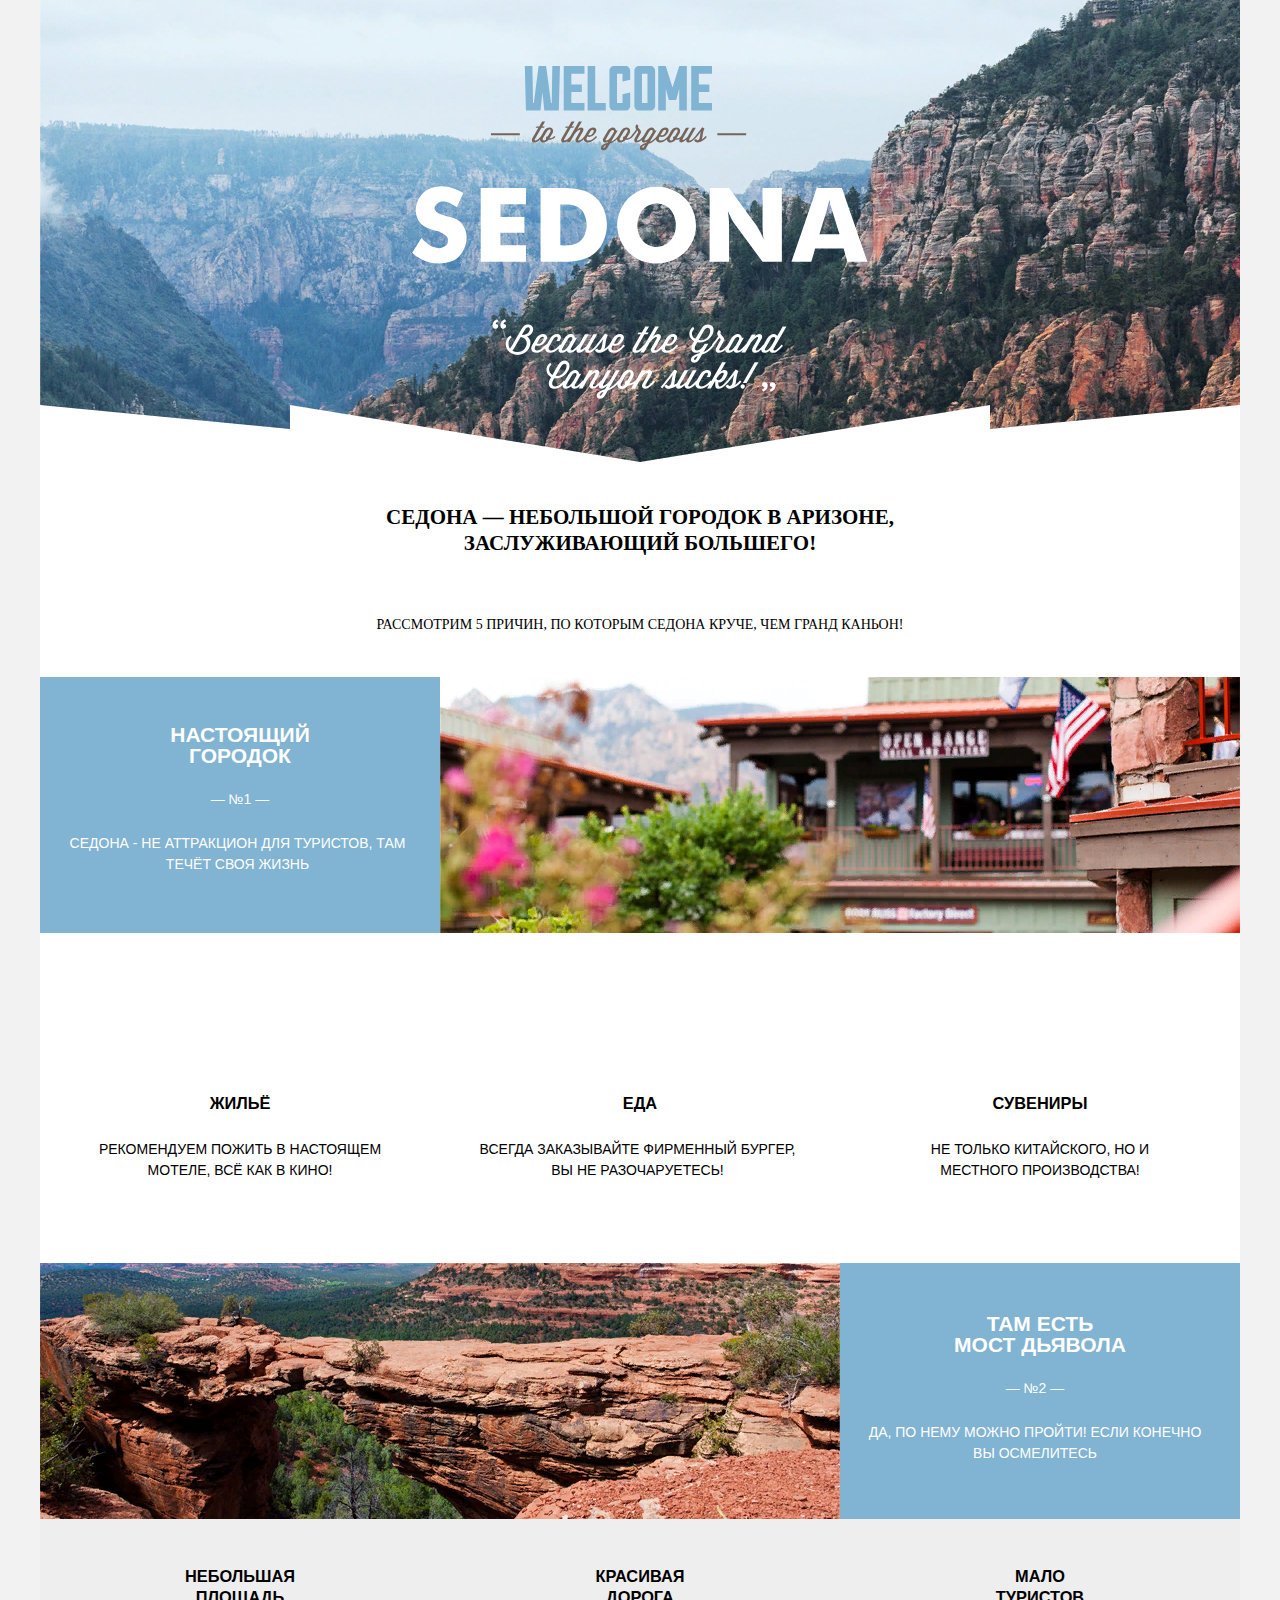
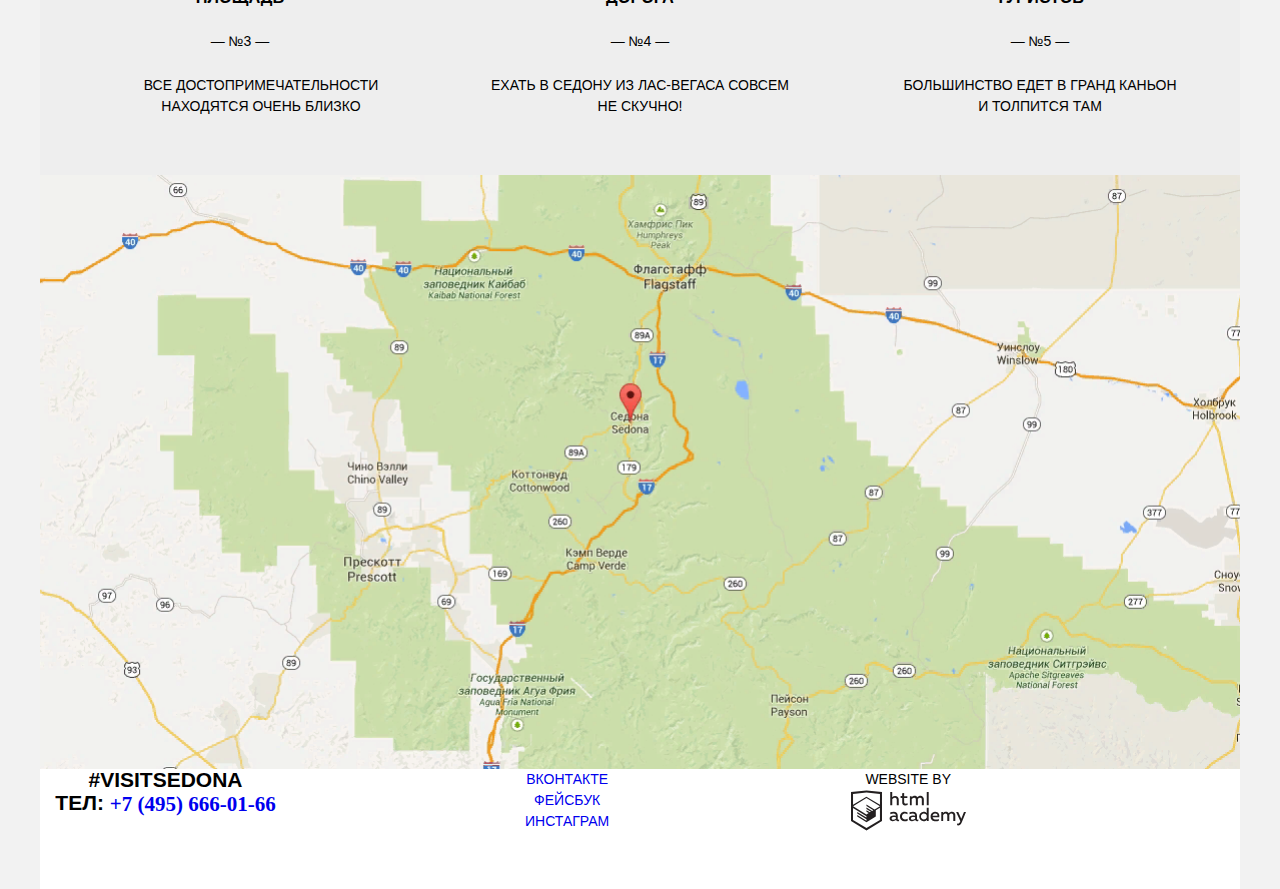
==== index.html @ 48ce2891 "from margin to padding" ====
<!DOCTYPE html>
<html class="page" lang="ru">

<head>
    <meta charset="UTF-8">
    <title>Sedona</title>
    <link rel="icon" href="./image/favicon/32.ico">
    <link rel="icon" href="./image/favicon/32.svg" type="image/svg+xml">
    <link rel="apple-touch-icon" href="./image/favicon/152.png">
    <link rel="stylesheet" href="./css/Normalize.css">
    <link rel="stylesheet" href="./css/style.css">

</head>

<body class="container">
    <!-- <header class="main-header">
        <a class="main-header-logo">
            <img src="image/logo.svg" width="138" height="70" alt="Логотип города «Sedona»">
        </a>
        <nav class="main-header-nav">
            <ul>
                <li class="header-nav-left"><a>Информация </a></li>
                <li class="header-nav-left"><a href="blank.html">Фото и видео </a></li>
                <li class="header-nav-right"><a href="blank.html">Карта штата </a></li>
                <li class="header-nav-right"><a href="catalog.html">Гостиницы </a></li>
            </ul>
        </nav>
    </header> -->


    <main>

        <section class="back-picture">
            <h1> Sedona - город в Аризоне</h1>
            <div class="big-photo">
                <div class="welcome">
                    <img src="image/welcome.svg" width="456" height="333" alt="">
                </div>
                <img src="image/Shape.png" class="decoration" width="1200" height="57" alt="">
            </div>
        </section>

        <section class="texty-text">
                <h2 class="visually-hidden">Слоган</h2>
                <p class="bold"> Седона — небольшой городок в Аризоне, <br> заслуживающий большего!</p>
                <p class="Sedonabetter">Рассмотрим 5 причин, по которым Седона круче, чем гранд каньон!</p>
        </section>

       <section class="photo-reason">
            <div class="true-city">
                <h2>Настоящий <br> городок</h2>
                <p class="number"> — №1 — </p>
                <p class="common-text">Седона - не аттракцион для туристов, там течёт своя жизнь</p>
            </div>
            <div class="true-city-photo">
                <img src="image/city.png" width="800" height="256" alt=" город Седона">
            </div>
        </section>

    <section class="service">
            <h2 class="visually-hidden">Услуги</h2>
            <ul class="service-list">
                <li class="service-item1">
                    <h3>Жильё</h3>
                    <p class="common-text">Рекомендуем пожить в настоящем мотеле, всё как в кино!</p>
                </li>

                <li class="service-item2">
                    <h3>Еда</h3>
                    <p class="common-text">Всегда заказывайте фирменный бургер, вы не разочаруетесь!</p>
                </li>

                <li class="service-item3">
                    <h3>Сувениры</h3>
                    <p class="common-text">Не только китайского, но и местного производства!</p>
                </li>
            </ul>
        </section>

            <section class="photo-reason2">
            <div class="bridge">
                <h2>Там есть <br> Мост дьявола</h2>
                <p class="number"> — №2 — </p>
                <p> Да, по нему можно пройти! Если конечно вы осмелитесь</p>
            </div>

            <div class="bridge-photo">
                <img src="image/devilBridge.png" width="800" height="256" alt="Мост дьявола">
            </div>
        </section>

          <section class="other-reasons">
            <h2 class="visually-hidden">Остальные причины</h2>
            <ul class="reasons">
                <li class="reasons-item1">
                    <h3>небольшая <br> площадь</h3>
                    <p class="number"> — №3 — </p>
                    <p class="common-text">все достопримечательности находятся очень близко</p>
                </li>

                <li class="reasons-item2">
                    <h3>красивая <br> дорога</h3>
                    <p class="number"> — №4 — </p>
                    <p class="common-text">ехать в седону из лас-вегаса совсем не скучно!</p>
                </li>

                <li class="reasons-item3">
                    <h3>мало <br> туристов</h3>
                    <p class="number"> — №5 — </p>
                    <p class="common-text">большинство едет в гранд каньон <br> и толпится там</p>
                </li>
            </ul>
        </section>

       <!--   <section>
                <h2>Заинтересовались?</h2>
                <p>Укажите предполагаемые даты поездки, и мы покажем вам лучшие предложения гостиниц в седоне</p>
                <h1>ПОИСК ГОСТИНИЦЫ в седоне</h1>
                <form action="https://echo.htmlacademy.ru" method="post">
                      <label for="check-in">Дата заезда:</label>
                       <input id="check-in" type="text" name="date" placeholder="24 апреля 2017"> 
                      <label for="check-out">Дата выезда:</label>
                       <input id="check-out" type="text" name="date" placeholder="4 июля 2017"> 
                      <label for="adults">Взрослые:</label>
                       <input id="adults" type="text" placeholder="2"> 
                      <label for="kids">Дети:</label>
                       <input id="kids" type="text" placeholder="0"> 
                       <input type="button" value="Найти">
                </form>
            </section>  -->

       <section class="map">
            <h2 class="visually-hidden">Карта</h2>
            <img src="image/map.png" width="1200" height="594" alt="Карта">
        </section>
    </main>
     <footer class="main-footer">
        <section class="contact">
            <h2>#VISITSEDONA <br>
                Тел: <a class="footer-phone bold" href="tel:+74956660166">+7 (495) 666-01-66</a>
            </h2>
        </section>
        <section class="social">
            <h2 class="visually-hidden">Социальные сети</h2>
            <ul>
                <li class="social-button"><a href="#">Вконтакте</a></li>
                <li class="social-button"><a href="#">Фейсбук</a></li>
                <li class="social-button"><a href="#">Инстаграм</a></li>
            </ul>
        </section>
        <section class="copyright">
            <h2 class="visually-hidden">created by</h2>
            <p>Website by
                <a href="https://htmlacademy.ru/intensive/htmlcss">
                    <img src="image/logo-htmlacademy.svg" width="115" height="41" alt="Логотип «HTML Academy»">
                </a>
            </p>
        </section>
    </footer> 
</body>

</html>
---- css/style.css ----
/* @font-face {
    font-family: "PT Sans";
    src: url("Fonts/PT_Sans/PTSans-Regular.woff2") format("woff2"),
         url("Fonts/PT_Sans/PTSans-Regular.woff") format("woff");
    font-weight: 400;
    font-style: normal;
  }

  @font-face {
    font-family: "PT Sans";
    src: url("Fonts/PT_Sans/PTSans-Bold.woff2") format("woff2"),
         url("Fonts/PT_Sans/PTSans-Bold.woff") format("woff");
    font-weight: 700;
    font-style: normal;
  }


  /* variables at rest*/
  :root {
    --basic-black:#000000;
    --dark-gray:#333333;
    --white: #FFFFFF;
    --light-blue: #81B3D2;
    --brown: #766357;
    --beige: #F2F2F2;
    --logo: #231F20;
    --other-reasons: #EEEEEE;

  

/* variables hover*/

--hover-brown: #604E43;
--hover-blue: #669EC0;

/* variables by click */

--click-brown: #503E33;
--click-blue: #5496BD;
--click-logo:#BDBBBC;

}
  
  body {
    min-width: 960px;
    margin: 0;
    padding: 0;
    font-family: "PT Sans", Arial, sans-serif;
    font-size: 14px;
    line-height: 21px;
    font-weight: 400;
    color: var(--basic-black);
    text-transform: uppercase;
    background-color: var(--beige);
    min-height: 100%;
    display: grid;
    grid-template-rows: min-content 1fr min-content;
    align-content: start;
     
}

ul,li,p,span, h2, h3 {
  margin: 0;
  padding: 0;
}



a {
  text-decoration: none;
}

h1 {
  display:none;
  /* visibility: hidden; */
}

li {
  list-style: none;
}

.visually-hidden {
  position: absolute;
  width: 1px;
  height: 1px;
  margin: -1px;
  border: 0;
  padding: 0;
  white-space: nowrap;
  clip-path: inset(100%);
  clip: rect(0 0 0 0);
  overflow: hidden;
}

.container {
  width: 1200px;
  margin: 0 auto;  
}

/*++++++++++++++++++++++++ Header +++++++++++++++++++++++++++++++++++++++*/




/* +++++++++++++++++++++++ main+++++++++++++++++++++++++++++++++++++++ */
.back-picture {
  display: grid;
}

.big-photo {
  background: url(../image/backgroundPhoto.jpg) no-repeat;
}

.welcome {
  text-align: center;
  margin-top: 66px;
}

.decoration {
  vertical-align: bottom;
}

.texty-text {
  display: grid;
  background: var(--white); 
  height: 215px;
  text-align: center;
}

.bold {
  font-weight: 700;
  line-height: 26px;
  font-size: 21px;
  padding-top: 41.5px;
  font-family: "PT Sans";
}

.Sedonabetter {
  margin-top: 16.5px;
  font-family: "PT Sans";
}

.photo-reason {
  display: grid;
  grid-template-columns: 1fr 2fr;
  grid-template-rows: 1fr;
  /* height: 256px; */
}

.true-city {
  grid-column: 1/2;
  grid-row: 1/2;
  background-color: var(--light-blue);
  color:var(--white);
  text-align: center;
  height: 256px;
  
}

.true-city-photo {
  grid-column: 2/-1;
  grid-row: 1/2;
  width:800px;
  height: 256px;
}

.number {
 margin-top: 25px;
}

.true-city .common-text {
  padding: 0 30px 54px 25px;
}

.photo-reason h2 {
  padding-top: 47px;
  text-align: center;
}

.photo-reason p {
  margin-top: 23px;
}

.service {
  display: grid;
  /* text-align: center; */
 
}
.service-list {
  display: grid;
  display: grid;
  background-color: var(--white);
  grid-template-columns: 400px 400px 400px;
  grid-template-rows: 1fr;
  /* text-align: center; */
  
}

.service-list h3 {
  padding-top: 160px;
  text-align: center;
}

.service-item1 {
  grid-column: 1/1;
  
}

.service-item2 {
  grid-column: 2/3;
  
}

.service-item3 {
  grid-column: 3/4;
  
}

.service-list p {
  margin-top: 25px;
}

.service-item1 .common-text {
  min-width: 254px;
  padding-bottom: 82px;
  min-height: 42px;
  padding-left: 50px;
  text-align: center;
  padding-right: 50px;
 
}

.service-item2 .common-text {
 min-width: 297px;
  padding-bottom: 82px;
  min-height: 42px;
  padding-left: 35px;
  text-align: center;
  padding-right: 40px;
}

.service-item3 .common-text {
  min-width:269px;
  padding-bottom: 82px;
  min-height: 42px;
  padding-left: 50px;
  text-align: center;
  padding-right: 50px;
}


.photo-reason2 {
  display: grid;
  grid-template-columns: 3(1fr);
  grid-template-rows: 1fr;
  height: 256px;
}

.bridge {
  grid-column: 3/4;
  background-color: var(--light-blue);
  color:var(--white);
  text-align: center;
}

.bridge-photo {
  grid-column: 1/3;
  grid-row: 1/2;
  height: 256px;
}

.bridge h2 {
  padding-top: 50px;
  text-align: center;
}

.bridge p {
  margin-top: 23px;
  padding-right: 35px;
  padding-left: 25px;
}

.other-reasons {
  display: grid;
  height: 256px;
}

.reasons {
  display: grid;
  text-align: center;
  background-color: var(--other-reasons);
  grid-template-columns: 400px 400px 400px ;
  grid-template-rows: 1fr;
}

.reasons-item1 {
  grid-column: 1/2;
  width: 400px;
  padding-top: 47px;
}
.reasons-item2 {
  grid-column: 2/3;
  width: 400px;
  padding-top: 47px;
}
.reasons-item3 {
  grid-column: 3/4;
  width: 400px;
  padding-top: 47px;
}

.reasons p {
  margin-top: 23px;
}
.common-text {
  min-width: 250px;
  max-height: 44px;
}

 .reasons-item1 .common-text {
  padding-left: 96px;
  padding-right: 97px;
  padding-bottom: 54px; 
 
}
.reasons-item2 .common-text {
  padding-left: 40px;
  padding-right: 40px;
  padding-bottom: 54px; 
} 

.reasons-item3 .common-text {
  padding-left: 45px;
  padding-right: 45px;
  padding-bottom: 54px; 
}

.map {
  display: grid;
}


.main-footer {
  display: grid;
  background-color: var(--white);
  text-align: center;
  height: 120px;

}
.contact {
  grid-column: 1/2;
  max-width: 251px;
}

.social {
  grid-column: 2/3;
  max-width: 150px;
}

.copyright {
  grid-column: 3/4;
  max-width: 200px; 
}

.main-footer a {
  /* text-decoration: none;
  list-style: none; */
}





 /* ++++++++++++++++++++++++++++++++++++CATALOG +++++++++++++++++++++++++++++++=++*/



    /* .catalog .container {
      background-color: var(--white);
    } */

    /* .main-catalog h2 {
      display: none;
    }

    .choosing {
      background-image: url(./image/backgroundBLUR.png);
      display: grid;
    }
    /* .1 {
      display:inline;
    } */
    /* .infrostructure {
      display:inline; */ */
      
   
    
    }
    
    .type-house {
      display:inline;
  
    }

    .price  {
      display:inline;
    
    }
    .list-result {
      display: grid;
    }
/* }
    .result{
      display: grid;
      grid-template-columns: 73px 135px 792px 127px 73px;

    }

    span, .result p {
      padding: 0;
    } */ */
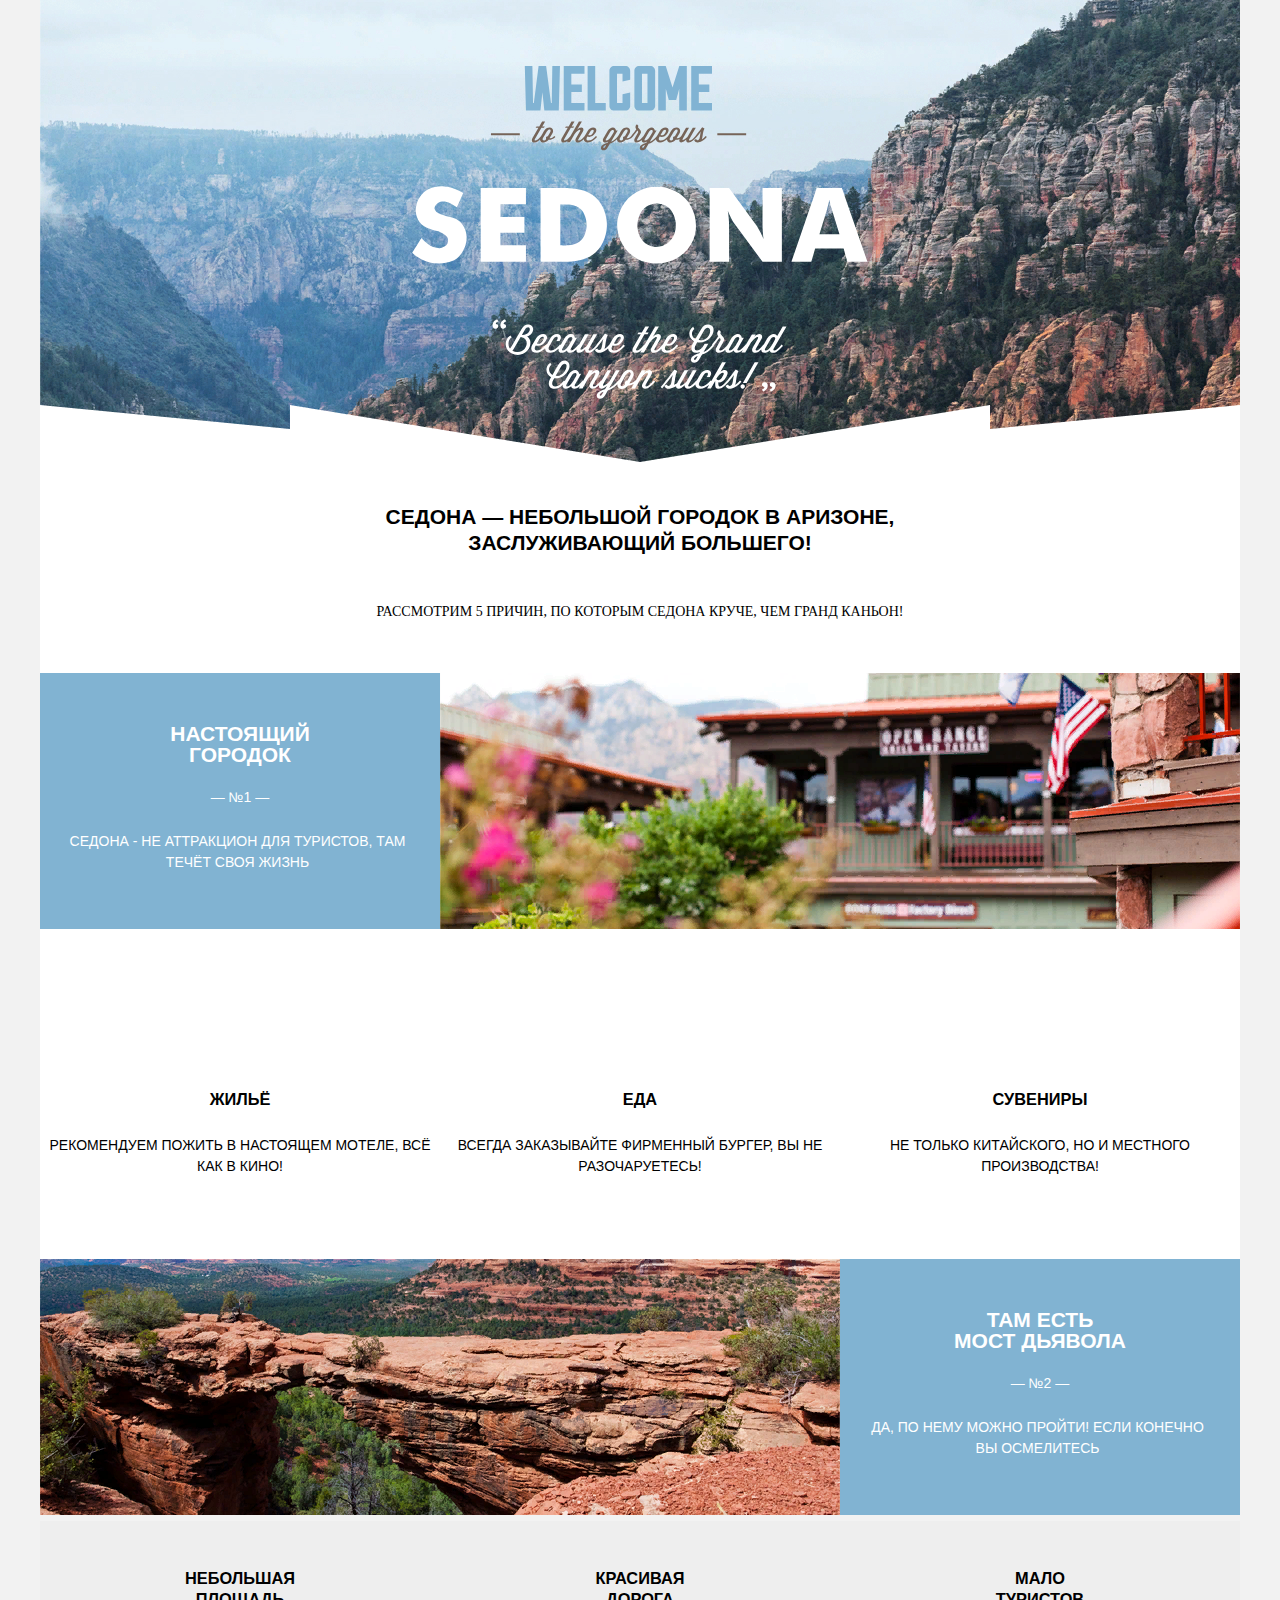
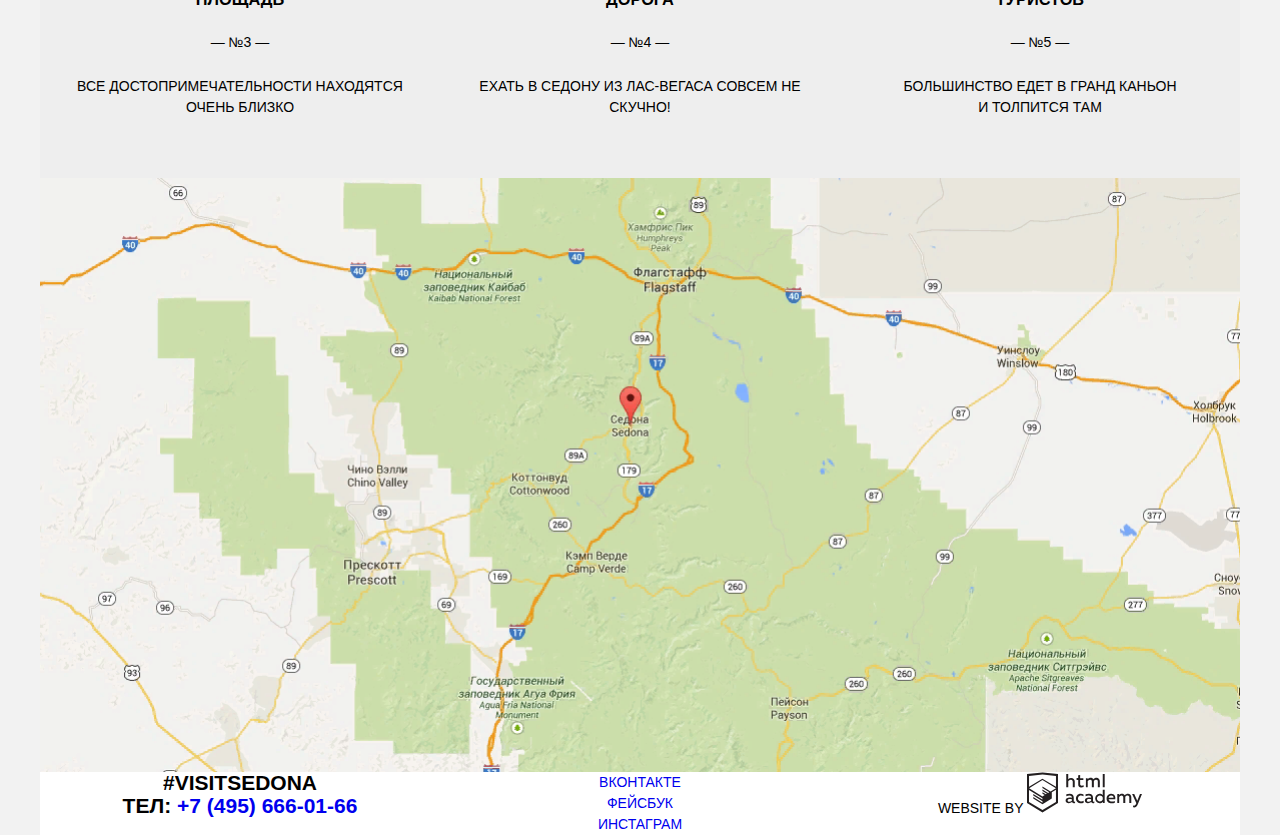
==== commit 23480195: "attempt 3" ====
--- a/index.html
+++ b/index.html
@@ -41,14 +41,14 @@
         </section>
 
         <section class="texty-text">
-                <h2 class="visually-hidden">Слоган</h2>
-                <p class="bold"> Седона — небольшой городок в Аризоне, <br> заслуживающий большего!</p>
-                <p class="Sedonabetter">Рассмотрим 5 причин, по которым Седона круче, чем гранд каньон!</p>
+            <h2 class="visually-hidden">Слоган</h2>
+            <p class="bold"> Седона — небольшой городок в Аризоне, <br> заслуживающий большего!</p>
+            <p class="Sedonabetter">Рассмотрим 5 причин, по которым Седона круче, чем гранд каньон!</p>
         </section>
 
-       <section class="photo-reason">
+        <section class="photo-reason">
             <div class="true-city">
-                <h2>Настоящий <br> городок</h2>
+                <h2 class="heading">Настоящий <br> городок</h2>
                 <p class="number"> — №1 — </p>
                 <p class="common-text">Седона - не аттракцион для туристов, там течёт своя жизнь</p>
             </div>
@@ -57,31 +57,31 @@
             </div>
         </section>
 
-    <section class="service">
+        <section class="service">
             <h2 class="visually-hidden">Услуги</h2>
             <ul class="service-list">
-                <li class="service-item1">
+                <li class="item">
                     <h3>Жильё</h3>
-                    <p class="common-text">Рекомендуем пожить в настоящем мотеле, всё как в кино!</p>
+                    <p class="service-item_text">Рекомендуем пожить в настоящем мотеле, всё как в кино!</p>
                 </li>
 
-                <li class="service-item2">
+                <li class="item">
                     <h3>Еда</h3>
-                    <p class="common-text">Всегда заказывайте фирменный бургер, вы не разочаруетесь!</p>
+                    <p class="service-item_text">Всегда заказывайте фирменный бургер, вы не разочаруетесь!</p>
                 </li>
 
-                <li class="service-item3">
+                <li class="item">
                     <h3>Сувениры</h3>
-                    <p class="common-text">Не только китайского, но и местного производства!</p>
+                    <p class="service-item_text">Не только китайского, но и местного производства!</p>
                 </li>
             </ul>
         </section>
 
-            <section class="photo-reason2">
+        <section class="photo-reason2">
             <div class="bridge">
-                <h2>Там есть <br> Мост дьявола</h2>
+                <h2 class="heading">Там есть <br> Мост дьявола</h2>
                 <p class="number"> — №2 — </p>
-                <p> Да, по нему можно пройти! Если конечно вы осмелитесь</p>
+                <p class="common-text"> Да, по нему можно пройти! Если конечно вы осмелитесь</p>
             </div>
 
             <div class="bridge-photo">
@@ -89,30 +89,30 @@
             </div>
         </section>
 
-          <section class="other-reasons">
+        <section class="other-reasons">
             <h2 class="visually-hidden">Остальные причины</h2>
             <ul class="reasons">
-                <li class="reasons-item1">
+                <li class="item">
                     <h3>небольшая <br> площадь</h3>
                     <p class="number"> — №3 — </p>
-                    <p class="common-text">все достопримечательности находятся очень близко</p>
+                    <p class="reasons-item_text">все достопримечательности находятся очень близко</p>
                 </li>
 
-                <li class="reasons-item2">
+                <li class="item">
                     <h3>красивая <br> дорога</h3>
                     <p class="number"> — №4 — </p>
-                    <p class="common-text">ехать в седону из лас-вегаса совсем не скучно!</p>
+                    <p class="reasons-item_text">ехать в седону из лас-вегаса совсем не скучно!</p>
                 </li>
 
-                <li class="reasons-item3">
+                <li class="item">
                     <h3>мало <br> туристов</h3>
                     <p class="number"> — №5 — </p>
-                    <p class="common-text">большинство едет в гранд каньон <br> и толпится там</p>
+                    <p class="reasons-item_text">большинство едет в гранд каньон <br> и толпится там</p>
                 </li>
             </ul>
         </section>
 
-       <!--   <section>
+        <!--   <section>
                 <h2>Заинтересовались?</h2>
                 <p>Укажите предполагаемые даты поездки, и мы покажем вам лучшие предложения гостиниц в седоне</p>
                 <h1>ПОИСК ГОСТИНИЦЫ в седоне</h1>
@@ -129,12 +129,12 @@
                 </form>
             </section>  -->
 
-       <section class="map">
+        <section class="map">
             <h2 class="visually-hidden">Карта</h2>
             <img src="image/map.png" width="1200" height="594" alt="Карта">
         </section>
     </main>
-     <footer class="main-footer">
+    <footer class="main-footer">
         <section class="contact">
             <h2>#VISITSEDONA <br>
                 Тел: <a class="footer-phone bold" href="tel:+74956660166">+7 (495) 666-01-66</a>
@@ -156,7 +156,7 @@
                 </a>
             </p>
         </section>
-    </footer> 
+    </footer>
 </body>
 
-</html> +</html>--- a/css/style.css
+++ b/css/style.css
@@ -1,371 +1,262 @@
-/* @font-face {
-    font-family: "PT Sans";
-    src: url("Fonts/PT_Sans/PTSans-Regular.woff2") format("woff2"),
-         url("Fonts/PT_Sans/PTSans-Regular.woff") format("woff");
-    font-weight: 400;
-    font-style: normal;
-  }
-
-  @font-face {
-    font-family: "PT Sans";
-    src: url("Fonts/PT_Sans/PTSans-Bold.woff2") format("woff2"),
-         url("Fonts/PT_Sans/PTSans-Bold.woff") format("woff");
-    font-weight: 700;
-    font-style: normal;
-  }
-
-
-  /* variables at rest*/
-  :root {
-    --basic-black:#000000;
-    --dark-gray:#333333;
-    --white: #FFFFFF;
-    --light-blue: #81B3D2;
-    --brown: #766357;
-    --beige: #F2F2F2;
-    --logo: #231F20;
-    --other-reasons: #EEEEEE;
-
-  
-
-/* variables hover*/
-
---hover-brown: #604E43;
---hover-blue: #669EC0;
-
-/* variables by click */
-
---click-brown: #503E33;
---click-blue: #5496BD;
---click-logo:#BDBBBC;
-
-}
-  
-  body {
-    min-width: 960px;
-    margin: 0;
-    padding: 0;
-    font-family: "PT Sans", Arial, sans-serif;
-    font-size: 14px;
-    line-height: 21px;
-    font-weight: 400;
-    color: var(--basic-black);
-    text-transform: uppercase;
-    background-color: var(--beige);
-    min-height: 100%;
-    display: grid;
-    grid-template-rows: min-content 1fr min-content;
-    align-content: start;
-     
-}
-
-ul,li,p,span, h2, h3 {
-  margin: 0;
-  padding: 0;
-}
-
-
-
-a {
-  text-decoration: none;
-}
-
-h1 {
-  display:none;
-  /* visibility: hidden; */
-}
-
-li {
-  list-style: none;
-}
-
-.visually-hidden {
-  position: absolute;
-  width: 1px;
-  height: 1px;
-  margin: -1px;
-  border: 0;
-  padding: 0;
-  white-space: nowrap;
-  clip-path: inset(100%);
-  clip: rect(0 0 0 0);
-  overflow: hidden;
-}
-
-.container {
-  width: 1200px;
-  margin: 0 auto;  
-}
-
-/*++++++++++++++++++++++++ Header +++++++++++++++++++++++++++++++++++++++*/
-
-
-
-
-/* +++++++++++++++++++++++ main+++++++++++++++++++++++++++++++++++++++ */
-.back-picture {
-  display: grid;
-}
-
-.big-photo {
-  background: url(../image/backgroundPhoto.jpg) no-repeat;
-}
-
-.welcome {
-  text-align: center;
-  margin-top: 66px;
-}
-
-.decoration {
-  vertical-align: bottom;
-}
-
-.texty-text {
-  display: grid;
-  background: var(--white); 
-  height: 215px;
-  text-align: center;
-}
-
-.bold {
-  font-weight: 700;
-  line-height: 26px;
-  font-size: 21px;
-  padding-top: 41.5px;
-  font-family: "PT Sans";
-}
-
-.Sedonabetter {
-  margin-top: 16.5px;
-  font-family: "PT Sans";
-}
-
-.photo-reason {
-  display: grid;
-  grid-template-columns: 1fr 2fr;
-  grid-template-rows: 1fr;
-  /* height: 256px; */
-}
-
-.true-city {
-  grid-column: 1/2;
-  grid-row: 1/2;
-  background-color: var(--light-blue);
-  color:var(--white);
-  text-align: center;
-  height: 256px;
-  
-}
-
-.true-city-photo {
-  grid-column: 2/-1;
-  grid-row: 1/2;
-  width:800px;
-  height: 256px;
-}
-
-.number {
- margin-top: 25px;
-}
-
-.true-city .common-text {
-  padding: 0 30px 54px 25px;
-}
-
-.photo-reason h2 {
-  padding-top: 47px;
-  text-align: center;
-}
-
-.photo-reason p {
-  margin-top: 23px;
-}
-
-.service {
-  display: grid;
-  /* text-align: center; */
- 
-}
-.service-list {
-  display: grid;
-  display: grid;
-  background-color: var(--white);
-  grid-template-columns: 400px 400px 400px;
-  grid-template-rows: 1fr;
-  /* text-align: center; */
-  
-}
-
-.service-list h3 {
-  padding-top: 160px;
-  text-align: center;
-}
-
-.service-item1 {
-  grid-column: 1/1;
-  
-}
-
-.service-item2 {
-  grid-column: 2/3;
-  
-}
-
-.service-item3 {
-  grid-column: 3/4;
-  
-}
-
-.service-list p {
-  margin-top: 25px;
-}
-
-.service-item1 .common-text {
-  min-width: 254px;
-  padding-bottom: 82px;
-  min-height: 42px;
-  padding-left: 50px;
-  text-align: center;
-  padding-right: 50px;
- 
-}
-
-.service-item2 .common-text {
- min-width: 297px;
-  padding-bottom: 82px;
-  min-height: 42px;
-  padding-left: 35px;
-  text-align: center;
-  padding-right: 40px;
-}
-
-.service-item3 .common-text {
-  min-width:269px;
-  padding-bottom: 82px;
-  min-height: 42px;
-  padding-left: 50px;
-  text-align: center;
-  padding-right: 50px;
-}
-
-
-.photo-reason2 {
-  display: grid;
-  grid-template-columns: 3(1fr);
-  grid-template-rows: 1fr;
-  height: 256px;
-}
-
-.bridge {
-  grid-column: 3/4;
-  background-color: var(--light-blue);
-  color:var(--white);
-  text-align: center;
-}
-
-.bridge-photo {
-  grid-column: 1/3;
-  grid-row: 1/2;
-  height: 256px;
-}
-
-.bridge h2 {
-  padding-top: 50px;
-  text-align: center;
-}
-
-.bridge p {
-  margin-top: 23px;
-  padding-right: 35px;
-  padding-left: 25px;
-}
-
-.other-reasons {
-  display: grid;
-  height: 256px;
-}
-
-.reasons {
-  display: grid;
-  text-align: center;
-  background-color: var(--other-reasons);
-  grid-template-columns: 400px 400px 400px ;
-  grid-template-rows: 1fr;
-}
-
-.reasons-item1 {
-  grid-column: 1/2;
-  width: 400px;
-  padding-top: 47px;
-}
-.reasons-item2 {
-  grid-column: 2/3;
-  width: 400px;
-  padding-top: 47px;
-}
-.reasons-item3 {
-  grid-column: 3/4;
-  width: 400px;
-  padding-top: 47px;
-}
-
-.reasons p {
-  margin-top: 23px;
-}
-.common-text {
-  min-width: 250px;
-  max-height: 44px;
-}
-
- .reasons-item1 .common-text {
-  padding-left: 96px;
-  padding-right: 97px;
-  padding-bottom: 54px; 
- 
-}
-.reasons-item2 .common-text {
-  padding-left: 40px;
-  padding-right: 40px;
-  padding-bottom: 54px; 
-} 
-
-.reasons-item3 .common-text {
-  padding-left: 45px;
-  padding-right: 45px;
-  padding-bottom: 54px; 
-}
-
-.map {
-  display: grid;
-}
-
-
-.main-footer {
-  display: grid;
-  background-color: var(--white);
-  text-align: center;
-  height: 120px;
-
-}
-.contact {
-  grid-column: 1/2;
-  max-width: 251px;
-}
-
-.social {
-  grid-column: 2/3;
-  max-width: 150px;
-}
-
-.copyright {
-  grid-column: 3/4;
-  max-width: 200px; 
-}
-
-.main-footer a {
-  /* text-decoration: none;
-  list-style: none; */
-}
+ @font-face {
+   font-family: "PT Sans";
+   src: url("Fonts/PT_Sans/PTSans-Regular.woff2") format("woff2"),
+     url("Fonts/PT_Sans/PTSans-Regular.woff") format("woff");
+   font-weight: 400;
+   font-style: normal;
+ }
+
+ @font-face {
+   font-family: "PT Sans";
+   src: url("Fonts/PT_Sans/PTSans-Bold.woff2") format("woff2"),
+     url("Fonts/PT_Sans/PTSans-Bold.woff") format("woff");
+   font-weight: 700;
+   font-style: normal;
+ }
+
+
+ /* variables at rest*/
+ :root {
+   --basic-black: #000000;
+   --dark-gray: #333333;
+   --white: #FFFFFF;
+   --light-blue: #81B3D2;
+   --brown: #766357;
+   --beige: #F2F2F2;
+   --logo: #231F20;
+   --other-reasons: #EEEEEE;
+
+
+
+   /* variables hover*/
+
+   --hover-brown: #604E43;
+   --hover-blue: #669EC0;
+
+   /* variables by click */
+
+   --click-brown: #503E33;
+   --click-blue: #5496BD;
+   --click-logo: #BDBBBC;
+
+ }
+
+ body {
+   min-width: 960px;
+   margin: 0;
+   padding: 0;
+   font-family: "PT Sans", Arial, sans-serif;
+   font-size: 14px;
+   line-height: 21px;
+   font-weight: 400;
+   color: var(--basic-black);
+   text-transform: uppercase;
+   background-color: var(--beige);
+   min-height: 100%;
+   display: grid;
+   grid-template-rows: min-content 1fr min-content;
+   align-content: start;
+
+ }
+
+ ul,
+ li,
+ p,
+ span,
+ h2,
+ h3 {
+   margin: 0;
+   padding: 0;
+ }
+
+
+
+ a {
+   text-decoration: none;
+ }
+
+ h1 {
+   display: none;
+   /* visibility: hidden; */
+ }
+
+ li {
+   list-style: none;
+ }
+
+ .visually-hidden {
+   position: absolute;
+   width: 1px;
+   height: 1px;
+   margin: -1px;
+   border: 0;
+   padding: 0;
+   white-space: nowrap;
+   clip-path: inset(100%);
+   clip: rect(0 0 0 0);
+   overflow: hidden;
+ }
+
+ .container {
+   width: 1200px;
+   margin: 0 auto;
+ }
+
+ /*++++++++++++++++++++++++ Header +++++++++++++++++++++++++++++++++++++++*/
+
+
+
+
+ /* +++++++++++++++++++++++ main+++++++++++++++++++++++++++++++++++++++ */
+ .back-picture {
+   display: grid;
+ }
+
+ .big-photo {
+   background: url(../image/backgroundPhoto.jpg) no-repeat;
+ }
+
+ .welcome {
+   text-align: center;
+   margin-top: 66px;
+ }
+
+ .decoration {
+   vertical-align: bottom;
+ }
+
+ .texty-text {
+   display: grid;
+   background: var(--white);
+   text-align: center;
+   padding-bottom: 51px;
+ }
+
+ .bold {
+   font-weight: 700;
+   line-height: 26px;
+   font-size: 21px;
+   padding-top: 41.5px;
+ }
+
+ .Sedonabetter {
+   margin-top: 45px;
+   font-family: "PT Sans";
+ }
+
+ .photo-reason {
+   display: grid;
+   grid-template-columns: 1fr 2fr;
+   height: 256px;
+ }
+
+ .true-city {
+   grid-column: 1/2;
+   background-color: var(--light-blue);
+   color: var(--white);
+   text-align: center;
+ }
+
+ .true-city-photo {
+   grid-column: 2/-1;
+ }
+
+ .number {
+   margin-top: 22px;
+ }
+
+ .common-text {
+   padding: 0 30px 54px 25px;
+   margin-top: 23px;
+ }
+
+ .service {
+   display: grid;
+ }
+
+ .service-list {
+   display: grid;
+   background-color: var(--white);
+   grid-template-columns: repeat(3, 1fr);
+   padding-bottom: 82px;
+ }
+
+ .service-list h3 {
+   padding-top: 160px;
+   text-align: center;
+ }
+
+ .service-item_text {
+   text-align: center;
+   margin-top: 25px;
+ }
+
+ .photo-reason2 {
+   display: grid;
+   grid-template-columns: repeat(3, 1fr);
+ }
+
+ .bridge {
+   grid-column: 3/4;
+   background-color: var(--light-blue);
+   color: var(--white);
+   text-align: center;
+   height: 256px;
+ }
+
+ .bridge-photo {
+   grid-column: 1/3;
+   grid-row: 1/2;
+ }
+
+ .heading {
+   padding-top: 50px;
+   text-align: center;
+ }
+
+ .other-reasons {
+   display: grid;
+   background-color: var(--other-reasons);
+ }
+
+ .reasons {
+   display: grid;
+   text-align: center;
+   grid-template-columns: repeat(3, 1fr);
+   grid-template-rows: 1fr;
+   padding-top: 47px;
+   padding-bottom: 60px;
+ }
+
+ .reasons-item_text {
+   padding: 0 35px 0 35px;
+   margin-top: 23px;
+ }
+
+ .map {
+   display: grid;
+ }
+
+ .main-footer {
+   display: grid;
+   grid-template-columns: repeat(3, 1fr);
+   background-color: var(--white);
+   text-align: center;
+ }
+
+ .contact {
+   grid-column: 1/2;
+ }
+
+ .social {
+   grid-column: 2/3;
+ }
+
+ .copyright {
+   grid-column: 3/4;
+ }
+
+
 
 
 
@@ -375,11 +266,11 @@
 
 
 
-    /* .catalog .container {
+ /* .catalog .container {
       background-color: var(--white);
     } */
 
-    /* .main-catalog h2 {
+ /* .main-catalog h2 {
       display: none;
     }
 
@@ -390,26 +281,28 @@
     /* .1 {
       display:inline;
     } */
-    /* .infrostructure {
-      display:inline; */ */
+ /* .infrostructure {
+      display:inline; 
       
    
     
-    }
-    
-    .type-house {
-      display:inline;
-  
-    }
-
-    .price  {
-      display:inline;
-    
-    }
-    .list-result {
-      display: grid;
-    }
-/* }
+    }*/
+
+ .type-house {
+   display: inline;
+
+ }
+
+ .price {
+   display: inline;
+
+ }
+
+ .list-result {
+   display: grid;
+ }
+
+ /* 
     .result{
       display: grid;
       grid-template-columns: 73px 135px 792px 127px 73px;
@@ -418,4 +311,4 @@
 
     span, .result p {
       padding: 0;
-    } */ */
+    } */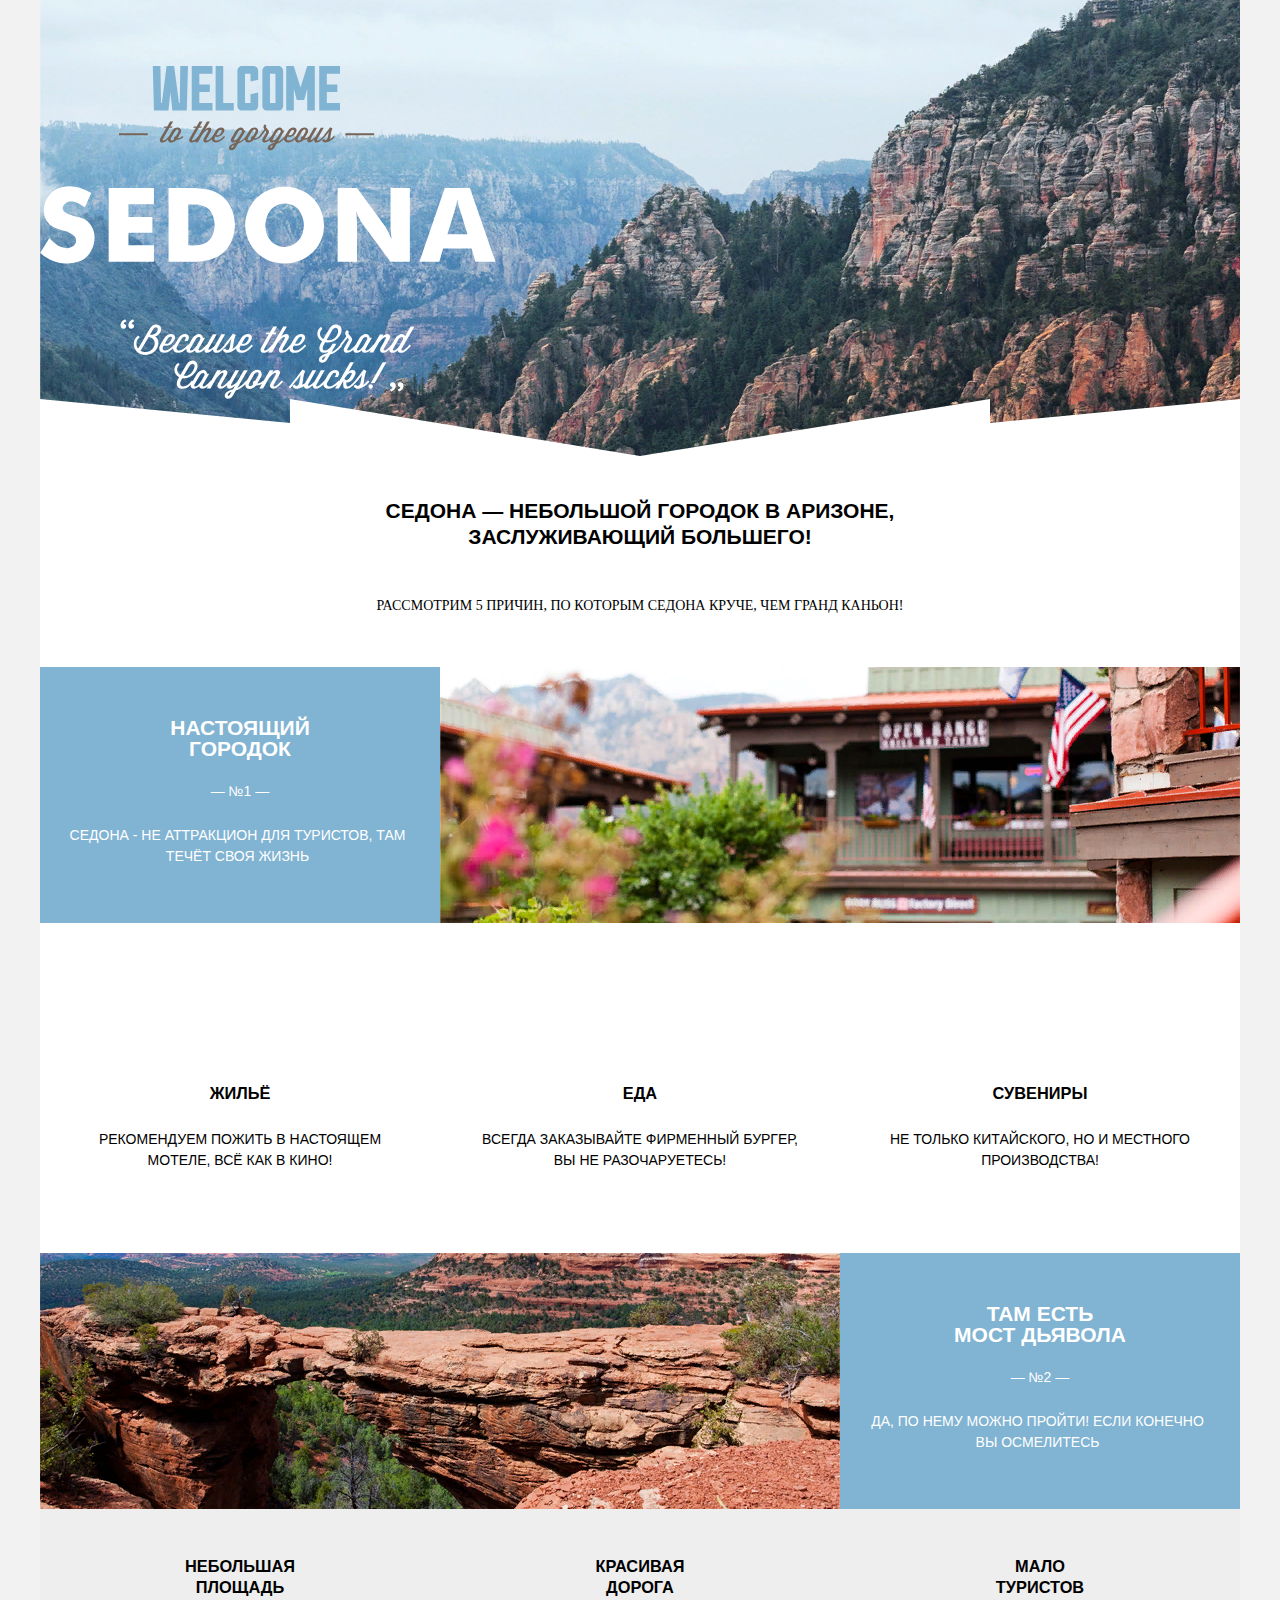
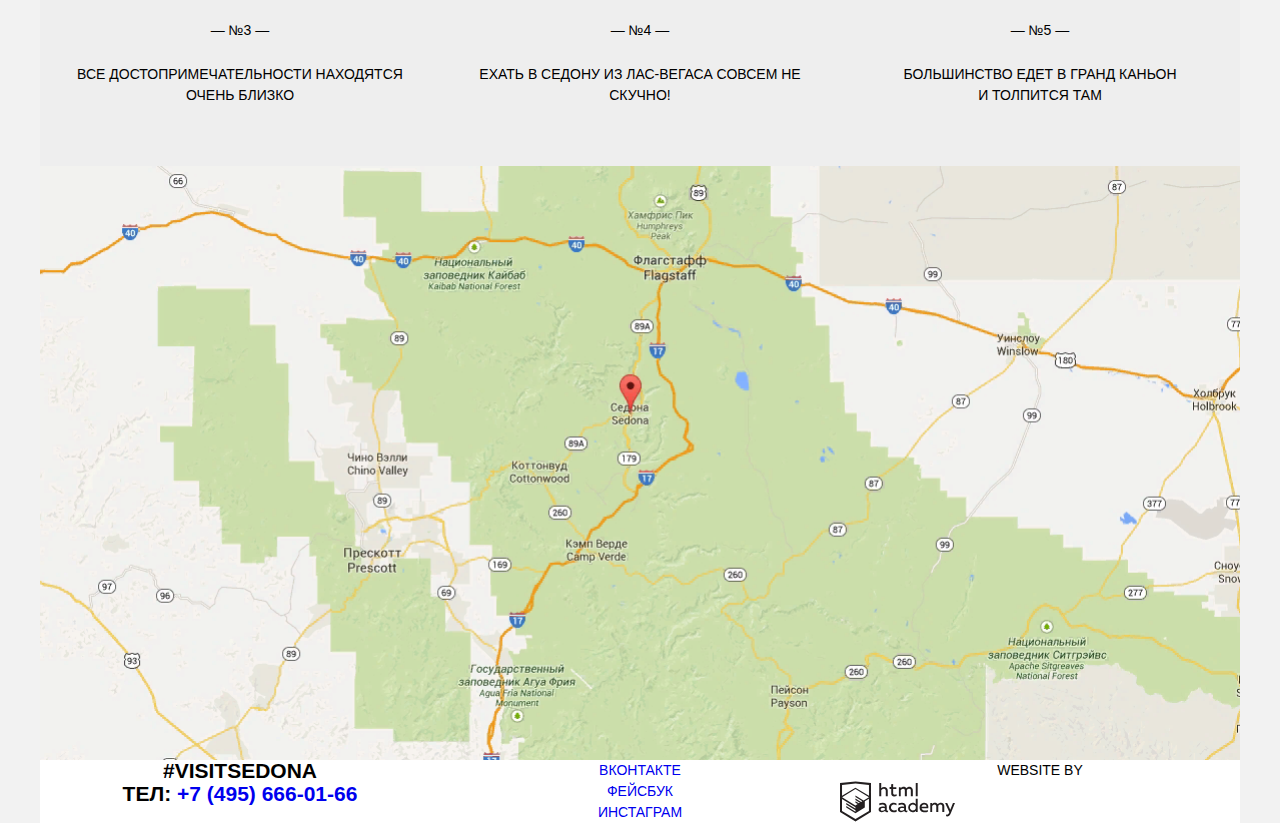
==== commit b2c05351: "attempt 4" ====
--- a/index.html
+++ b/index.html
@@ -78,14 +78,13 @@
         </section>
 
         <section class="photo-reason2">
+            <div class="bridge-photo">
+                <img src="image/devilBridge.png" width="800" height="256" alt="Мост дьявола">
+            </div> 
             <div class="bridge">
                 <h2 class="heading">Там есть <br> Мост дьявола</h2>
                 <p class="number"> — №2 — </p>
                 <p class="common-text"> Да, по нему можно пройти! Если конечно вы осмелитесь</p>
-            </div>
-
-            <div class="bridge-photo">
-                <img src="image/devilBridge.png" width="800" height="256" alt="Мост дьявола">
             </div>
         </section>
 
--- a/css/style.css
+++ b/css/style.css
@@ -130,13 +130,14 @@
    background: var(--white);
    text-align: center;
    padding-bottom: 51px;
+   padding-top: 41.5px;
  }
 
  .bold {
    font-weight: 700;
    line-height: 26px;
    font-size: 21px;
-   padding-top: 41.5px;
+   
  }
 
  .Sedonabetter {
@@ -147,18 +148,16 @@
  .photo-reason {
    display: grid;
    grid-template-columns: 1fr 2fr;
-   height: 256px;
  }
 
  .true-city {
-   grid-column: 1/2;
    background-color: var(--light-blue);
    color: var(--white);
    text-align: center;
  }
 
- .true-city-photo {
-   grid-column: 2/-1;
+ img{
+  display: block;
  }
 
  .number {
@@ -172,18 +171,19 @@
 
  .service {
    display: grid;
+   padding-bottom: 82px;
+   background-color: var(--white);
+   padding-top: 160px;
  }
 
  .service-list {
    display: grid;
-   background-color: var(--white);
    grid-template-columns: repeat(3, 1fr);
-   padding-bottom: 82px;
- }
-
- .service-list h3 {
-   padding-top: 160px;
-   text-align: center;
+   text-align: center;
+ }
+
+ .item {
+  padding: 0 10px 0 10px;
  }
 
  .service-item_text {
@@ -193,20 +193,17 @@
 
  .photo-reason2 {
    display: grid;
-   grid-template-columns: repeat(3, 1fr);
+   grid-template-columns: 2fr 1fr;
  }
 
  .bridge {
-   grid-column: 3/4;
    background-color: var(--light-blue);
    color: var(--white);
    text-align: center;
-   height: 256px;
  }
 
  .bridge-photo {
-   grid-column: 1/3;
-   grid-row: 1/2;
+  display: block;
  }
 
  .heading {
@@ -217,6 +214,8 @@
  .other-reasons {
    display: grid;
    background-color: var(--other-reasons);
+   padding-top: 47px;
+   padding-bottom: 60px;
  }
 
  .reasons {
@@ -224,12 +223,13 @@
    text-align: center;
    grid-template-columns: repeat(3, 1fr);
    grid-template-rows: 1fr;
-   padding-top: 47px;
-   padding-bottom: 60px;
+ }
+
+ .item {
+  padding: 0 35px 0 35px;
  }
 
  .reasons-item_text {
-   padding: 0 35px 0 35px;
    margin-top: 23px;
  }
 
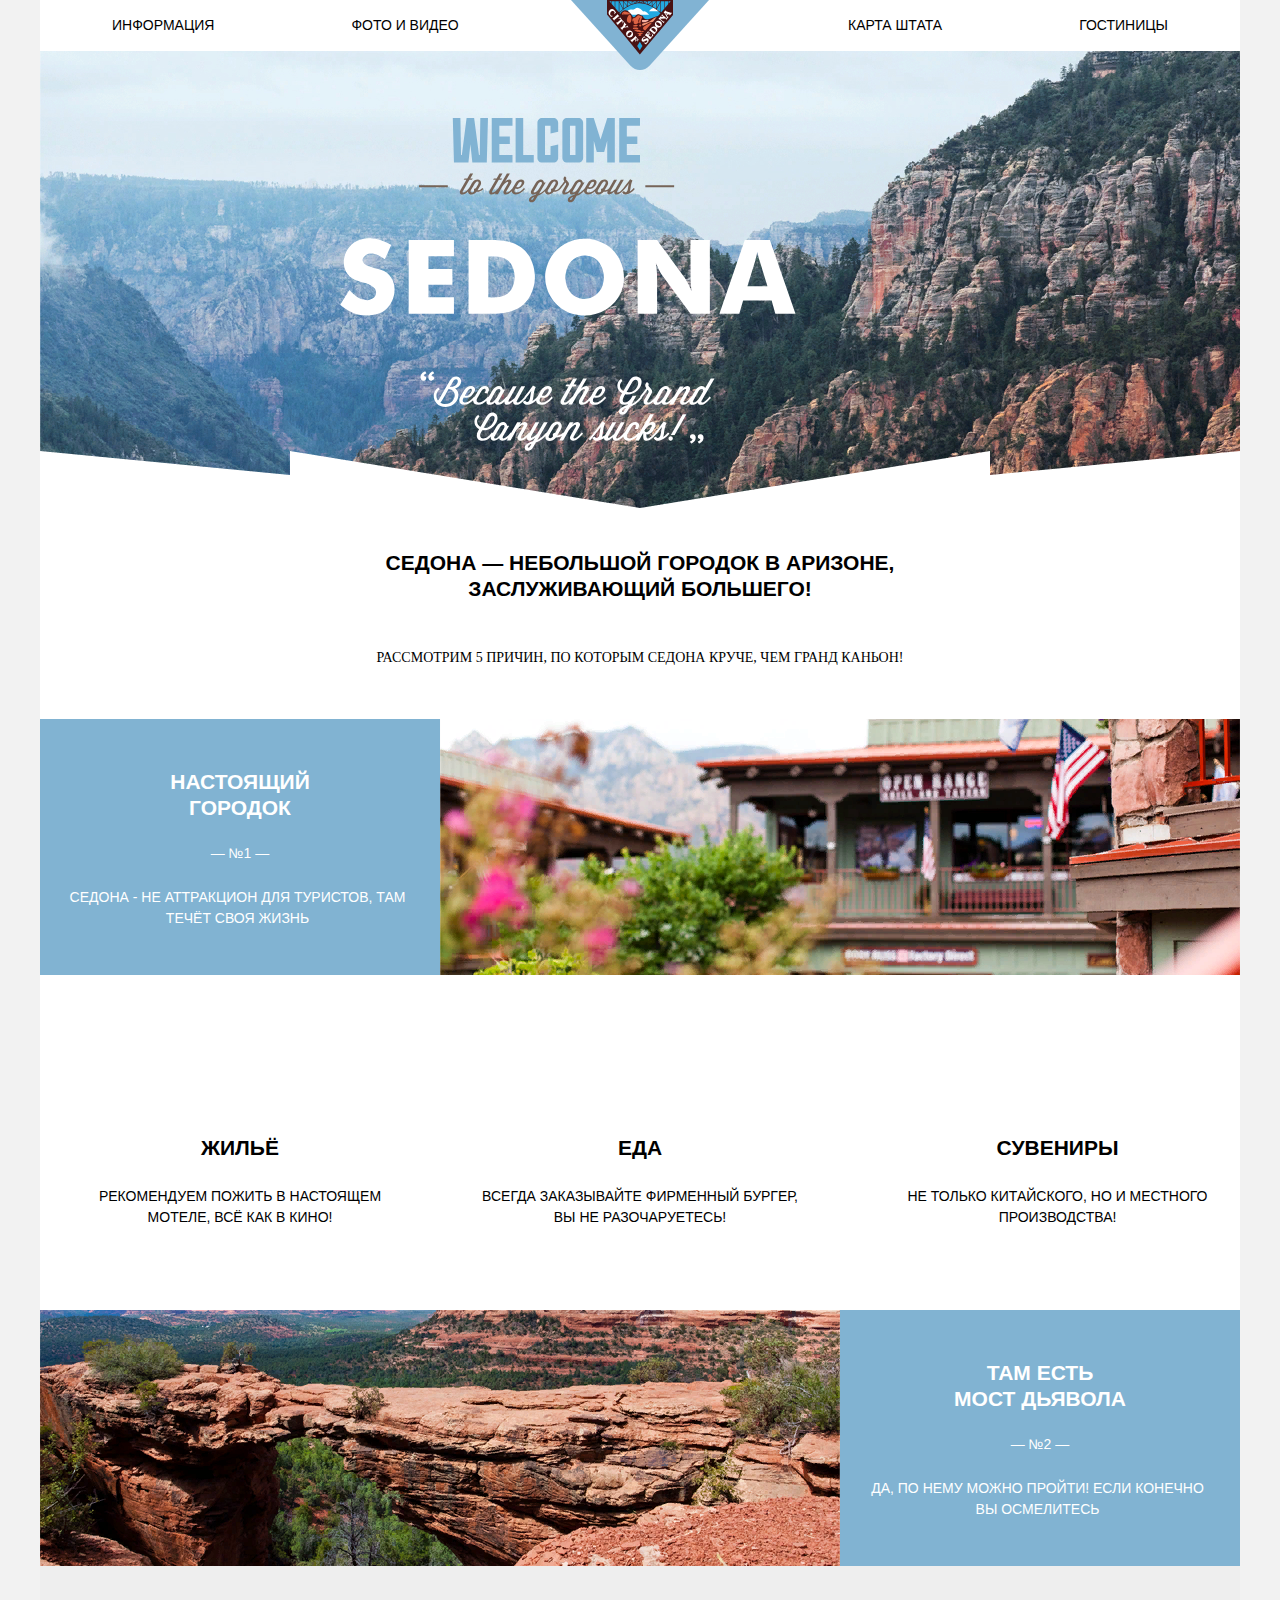
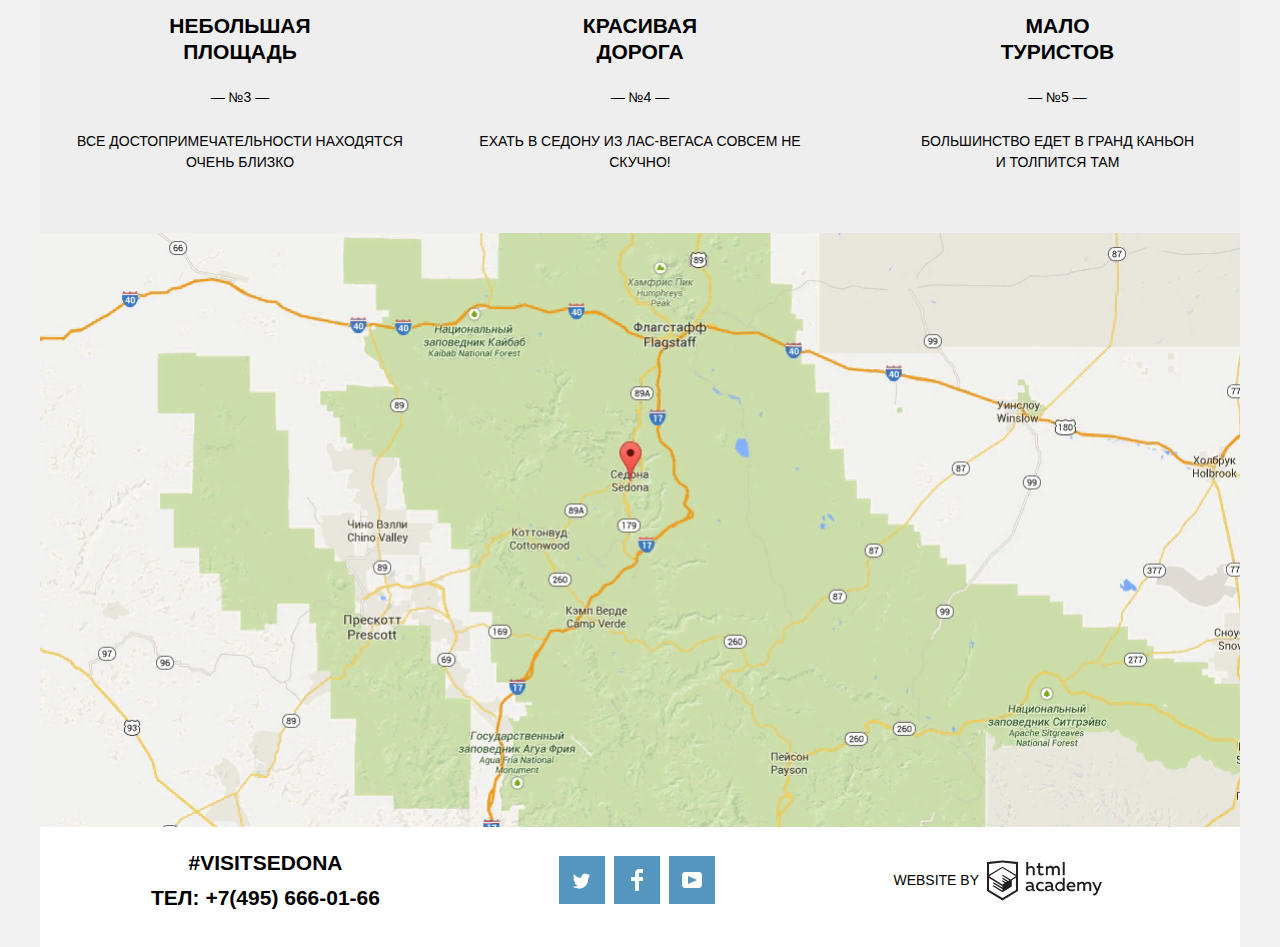
==== commit ad8ac7c4: "header n footer by flex" ====
--- a/index.html
+++ b/index.html
@@ -13,25 +13,31 @@
 </head>
 
 <body class="container">
-    <!-- <header class="main-header">
+
+    <header class="main-header">
         <a class="main-header-logo">
-            <img src="image/logo.svg" width="138" height="70" alt="Логотип города «Sedona»">
+            <img src="./image/logo.svg" width="138" height="70" alt="Логотип города «Sedona»">
         </a>
         <nav class="main-header-nav">
-            <ul>
-                <li class="header-nav-left"><a>Информация </a></li>
-                <li class="header-nav-left"><a href="blank.html">Фото и видео </a></li>
-                <li class="header-nav-right"><a href="blank.html">Карта штата </a></li>
-                <li class="header-nav-right"><a href="catalog.html">Гостиницы </a></li>
+            <ul class="nav_items">
+                <div class="header-nav-left">
+                    <li class="header-item"><a>Информация </a></li>
+                    <li class="header-item"><a href="blank.html">Фото и видео </a></li>
+                </div>
+                <div class="header-nav-right">
+                    <li class="header-item"><a href="blank.html">Карта штата </a></li>
+                    <li class="header-item"><a href="catalog.html">Гостиницы </a></li>
+                </div>
             </ul>
         </nav>
-    </header> -->
+    </header>
+
 
 
     <main>
 
         <section class="back-picture">
-            <h1> Sedona - город в Аризоне</h1>
+            <h1 class="visually-hidden"> Sedona - город в Аризоне</h1>
             <div class="big-photo">
                 <div class="welcome">
                     <img src="image/welcome.svg" width="456" height="333" alt="">
@@ -48,7 +54,7 @@
 
         <section class="photo-reason">
             <div class="true-city">
-                <h2 class="heading">Настоящий <br> городок</h2>
+                <h2 class="heading bold">Настоящий <br> городок</h2>
                 <p class="number"> — №1 — </p>
                 <p class="common-text">Седона - не аттракцион для туристов, там течёт своя жизнь</p>
             </div>
@@ -61,17 +67,17 @@
             <h2 class="visually-hidden">Услуги</h2>
             <ul class="service-list">
                 <li class="item">
-                    <h3>Жильё</h3>
+                    <h3 class="bold">Жильё</h3>
                     <p class="service-item_text">Рекомендуем пожить в настоящем мотеле, всё как в кино!</p>
                 </li>
 
                 <li class="item">
-                    <h3>Еда</h3>
+                    <h3 class="bold">Еда</h3>
                     <p class="service-item_text">Всегда заказывайте фирменный бургер, вы не разочаруетесь!</p>
                 </li>
 
                 <li class="item">
-                    <h3>Сувениры</h3>
+                    <h3 class="bold">Сувениры</h3>
                     <p class="service-item_text">Не только китайского, но и местного производства!</p>
                 </li>
             </ul>
@@ -80,9 +86,9 @@
         <section class="photo-reason2">
             <div class="bridge-photo">
                 <img src="image/devilBridge.png" width="800" height="256" alt="Мост дьявола">
-            </div> 
+            </div>
             <div class="bridge">
-                <h2 class="heading">Там есть <br> Мост дьявола</h2>
+                <h2 class="heading bold">Там есть <br> Мост дьявола</h2>
                 <p class="number"> — №2 — </p>
                 <p class="common-text"> Да, по нему можно пройти! Если конечно вы осмелитесь</p>
             </div>
@@ -92,19 +98,19 @@
             <h2 class="visually-hidden">Остальные причины</h2>
             <ul class="reasons">
                 <li class="item">
-                    <h3>небольшая <br> площадь</h3>
+                    <h3 class="bold">небольшая <br> площадь</h3>
                     <p class="number"> — №3 — </p>
                     <p class="reasons-item_text">все достопримечательности находятся очень близко</p>
                 </li>
 
                 <li class="item">
-                    <h3>красивая <br> дорога</h3>
+                    <h3 class="bold">красивая <br> дорога</h3>
                     <p class="number"> — №4 — </p>
                     <p class="reasons-item_text">ехать в седону из лас-вегаса совсем не скучно!</p>
                 </li>
 
                 <li class="item">
-                    <h3>мало <br> туристов</h3>
+                    <h3 class="bold">мало <br> туристов</h3>
                     <p class="number"> — №5 — </p>
                     <p class="reasons-item_text">большинство едет в гранд каньон <br> и толпится там</p>
                 </li>
@@ -135,26 +141,48 @@
     </main>
     <footer class="main-footer">
         <section class="contact">
-            <h2>#VISITSEDONA <br>
-                Тел: <a class="footer-phone bold" href="tel:+74956660166">+7 (495) 666-01-66</a>
-            </h2>
+            <h2 class="visually-hidden"> VISITSEDONA </h2>
+            <p class="bold"> #VISITSEDONA</p>
+            <p class="footer-phone bold">
+                Тел: <a href="tel:+74956660166">+7(495) 666-01-66</a>
+            </p>
+
+
         </section>
         <section class="social">
             <h2 class="visually-hidden">Социальные сети</h2>
             <ul>
-                <li class="social-button"><a href="#">Вконтакте</a></li>
-                <li class="social-button"><a href="#">Фейсбук</a></li>
-                <li class="social-button"><a href="#">Инстаграм</a></li>
+                <li>
+                    <a class="social-button" href="#">
+                        <span class="visually-hidden">Twitter</span>
+                        <img src="./image/twitter.svg" width="17" height="17" alt="Twitter">
+                    </a>
+                </li>
+                <li>
+                    <a class="social-button" href="#">
+                        <span class="visually-hidden">Facebook</span>
+                        <img src="./image/fb-icon.svg" width="12" height="22" alt="Facebook">
+                    </a>
+                </li>
+                <li>
+                    <a class="social-button" href="#">
+                        <span class="visually-hidden">Youtube</span>
+                        <img src="./image/youtube.svg" width="20" height="16" alt="Youtube">
+                    </a>
+                </li>
             </ul>
         </section>
+
         <section class="copyright">
             <h2 class="visually-hidden">created by</h2>
-            <p>Website by
-                <a href="https://htmlacademy.ru/intensive/htmlcss">
-                    <img src="image/logo-htmlacademy.svg" width="115" height="41" alt="Логотип «HTML Academy»">
-                </a>
-            </p>
+            <p>Website by </p>
+            <a href="https://htmlacademy.ru/intensive/htmlcss">
+                <img src="image/logo-htmlacademy.svg" width="115" height="41" alt="Логотип «HTML Academy»">
+            </a>
+
         </section>
+
+
     </footer>
 </body>
 
--- a/css/style.css
+++ b/css/style.css
@@ -64,20 +64,14 @@
  p,
  span,
  h2,
- h3 {
+ h3
+  {
    margin: 0;
    padding: 0;
  }
 
-
-
  a {
    text-decoration: none;
- }
-
- h1 {
-   display: none;
-   /* visibility: hidden; */
  }
 
  li {
@@ -102,160 +96,237 @@
    margin: 0 auto;
  }
 
- /*++++++++++++++++++++++++ Header +++++++++++++++++++++++++++++++++++++++*/
-
-
-
-
- /* +++++++++++++++++++++++ main+++++++++++++++++++++++++++++++++++++++ */
- .back-picture {
-   display: grid;
- }
-
- .big-photo {
-   background: url(../image/backgroundPhoto.jpg) no-repeat;
- }
-
- .welcome {
+ /*+++++++++++++++++++++++++++++ HEADER +++++++++++++++++++++++++++++++++++++++*/
+.main-header {
+  background-color: var(--white);
+  display:flex;
+  flex-wrap:wrap;
+  justify-content:center;
+  
+ }
+
+.main-header-nav { 
+  padding: 15px 72px;
+  flex-grow: 1;
+}
+
+.nav_items {
+  display: flex;
+  flex-wrap: wrap;
+  width:100%;
+}
+
+.header-nav-left {
+  display:flex;
+  flex-wrap:wrap;
+  width:50%;
+}
+
+.header-nav-right{
+  display:flex;
+  flex-wrap:wrap;
+  justify-content: end;
+  width:50%;
+     
+}
+
+.main-header-logo {
+  display: block;
+  position: absolute;
+} 
+
+.header-item {
+  display:block;
+  padding-right: 137px;
+}
+
+li:last-child {
+  padding-right: 0;
+}
+
+
+ /* ++++++++++++++++++++++++++++++   MAIN   +++++++++++++++++++++++++++++++++++++ */
+.back-picture {
+  display: grid;
+}
+
+.big-photo {
+  background: url(../image/backgroundPhoto.jpg) no-repeat;
+}
+
+.welcome {
+  margin-top: 67px;
+  padding: 0 25%;
+  margin-right: 0;
+  display: block;
+  
+}
+
+.decoration {
+  vertical-align: bottom;
+}
+
+.texty-text {
+  display: grid;
+  background: var(--white);
+  text-align: center;
+  padding-bottom: 51px;
+  padding-top: 41.5px;
+}
+
+.bold {
+  font-weight: 700;
+  line-height: 26px;
+  font-size: 21px;
+}
+
+ .Sedonabetter {
+  margin-top: 45px;
+  font-family: "PT Sans";
+}
+
+ .photo-reason {
+  display: grid;
+  grid-template-columns: 1fr 2fr;
+}
+
+ .true-city {
+  background-color: var(--light-blue);
+  color: var(--white);
+  text-align: center;
+}
+
+ img {
+  display: block;
+  /* text-decoration: none; */
+}
+
+.number {
+   margin-top: 22px;
+}
+
+.common-text {
+   padding: 0 30px 46px 25px;
+   margin-top: 23px;
+}
+
+.service {
+   display: grid;
+   padding-bottom: 82px;
+   background-color: var(--white);
+   padding-top: 160px;
+}
+
+.service-list {
+   display: grid;
+   grid-template-columns: repeat(3, 1fr);
    text-align: center;
-   margin-top: 66px;
- }
-
- .decoration {
-   vertical-align: bottom;
- }
-
- .texty-text {
-   display: grid;
-   background: var(--white);
+}
+
+.item {
+  padding: 0 35px;
+}
+
+.service-item_text {
    text-align: center;
-   padding-bottom: 51px;
-   padding-top: 41.5px;
- }
-
- .bold {
-   font-weight: 700;
-   line-height: 26px;
-   font-size: 21px;
-   
- }
-
- .Sedonabetter {
-   margin-top: 45px;
-   font-family: "PT Sans";
- }
-
- .photo-reason {
-   display: grid;
-   grid-template-columns: 1fr 2fr;
- }
-
- .true-city {
+   margin-top: 25px;
+}
+
+.photo-reason2 {
+   display: grid;
+   grid-template-columns: 2fr 1fr;
+}
+
+.bridge {
    background-color: var(--light-blue);
    color: var(--white);
    text-align: center;
- }
-
- img{
+}
+
+.bridge-photo {
   display: block;
- }
-
- .number {
-   margin-top: 22px;
- }
-
- .common-text {
-   padding: 0 30px 54px 25px;
-   margin-top: 23px;
- }
-
- .service {
-   display: grid;
-   padding-bottom: 82px;
-   background-color: var(--white);
-   padding-top: 160px;
- }
-
- .service-list {
-   display: grid;
-   grid-template-columns: repeat(3, 1fr);
-   text-align: center;
- }
-
- .item {
-  padding: 0 10px 0 10px;
- }
-
- .service-item_text {
-   text-align: center;
-   margin-top: 25px;
- }
-
- .photo-reason2 {
-   display: grid;
-   grid-template-columns: 2fr 1fr;
- }
-
- .bridge {
-   background-color: var(--light-blue);
-   color: var(--white);
-   text-align: center;
- }
-
- .bridge-photo {
-  display: block;
- }
-
- .heading {
-   padding-top: 50px;
-   text-align: center;
- }
-
- .other-reasons {
-   display: grid;
-   background-color: var(--other-reasons);
-   padding-top: 47px;
-   padding-bottom: 60px;
- }
-
- .reasons {
-   display: grid;
-   text-align: center;
-   grid-template-columns: repeat(3, 1fr);
-   grid-template-rows: 1fr;
- }
-
- .item {
+}
+
+.heading {
+  padding-top: 50px;
+  text-align: center;
+}
+
+.other-reasons {
+  display: grid;
+  background-color: var(--other-reasons);
+  padding-top: 47px;
+  padding-bottom: 60px;
+}
+
+.reasons {
+  display: grid;
+  text-align: center;
+  grid-template-columns: repeat(3, 1fr);
+  grid-template-rows: 1fr;
+}
+
+.item {
   padding: 0 35px 0 35px;
- }
-
- .reasons-item_text {
-   margin-top: 23px;
- }
-
- .map {
-   display: grid;
- }
-
- .main-footer {
-   display: grid;
-   grid-template-columns: repeat(3, 1fr);
-   background-color: var(--white);
-   text-align: center;
- }
-
- .contact {
-   grid-column: 1/2;
- }
-
- .social {
-   grid-column: 2/3;
- }
-
- .copyright {
-   grid-column: 3/4;
- }
-
+}
+
+.reasons-item_text {
+  margin-top: 23px;
+}
+
+.map {
+  display: grid;
+}
+
+.main-footer {
+  display: flex;
+  flex-wrap: wrap;
+  background-color: var(--white);
+  justify-content: space-between;
+  padding: 23px 138px 36px 111px; 
+}
+
+a {
+  color: var(--basic-black) !important;
+  text-decoration: none;
+}
+
+.contact {
+  text-align: center;
+}
+
+.footer-phone {
+  margin-top: 9px;
+}
+
+.social {
+  align-self: center;
+}
+
+.social ul {
+  display: flex;
+  flex-wrap: wrap;
+  justify-content: space-between;
+  min-width:156px;
+}
+
+.social-button {
+  width: 46px;
+  height: 48px;
+  display: flex;
+  align-items: center;
+  justify-content: center;
+  background-color: var(--click-blue);
+}
+
+.copyright {
+  display: flex;
+  align-items: center;  
+}
+
+.copyright p {
+  margin-right: 8px;
+}
 
 
 
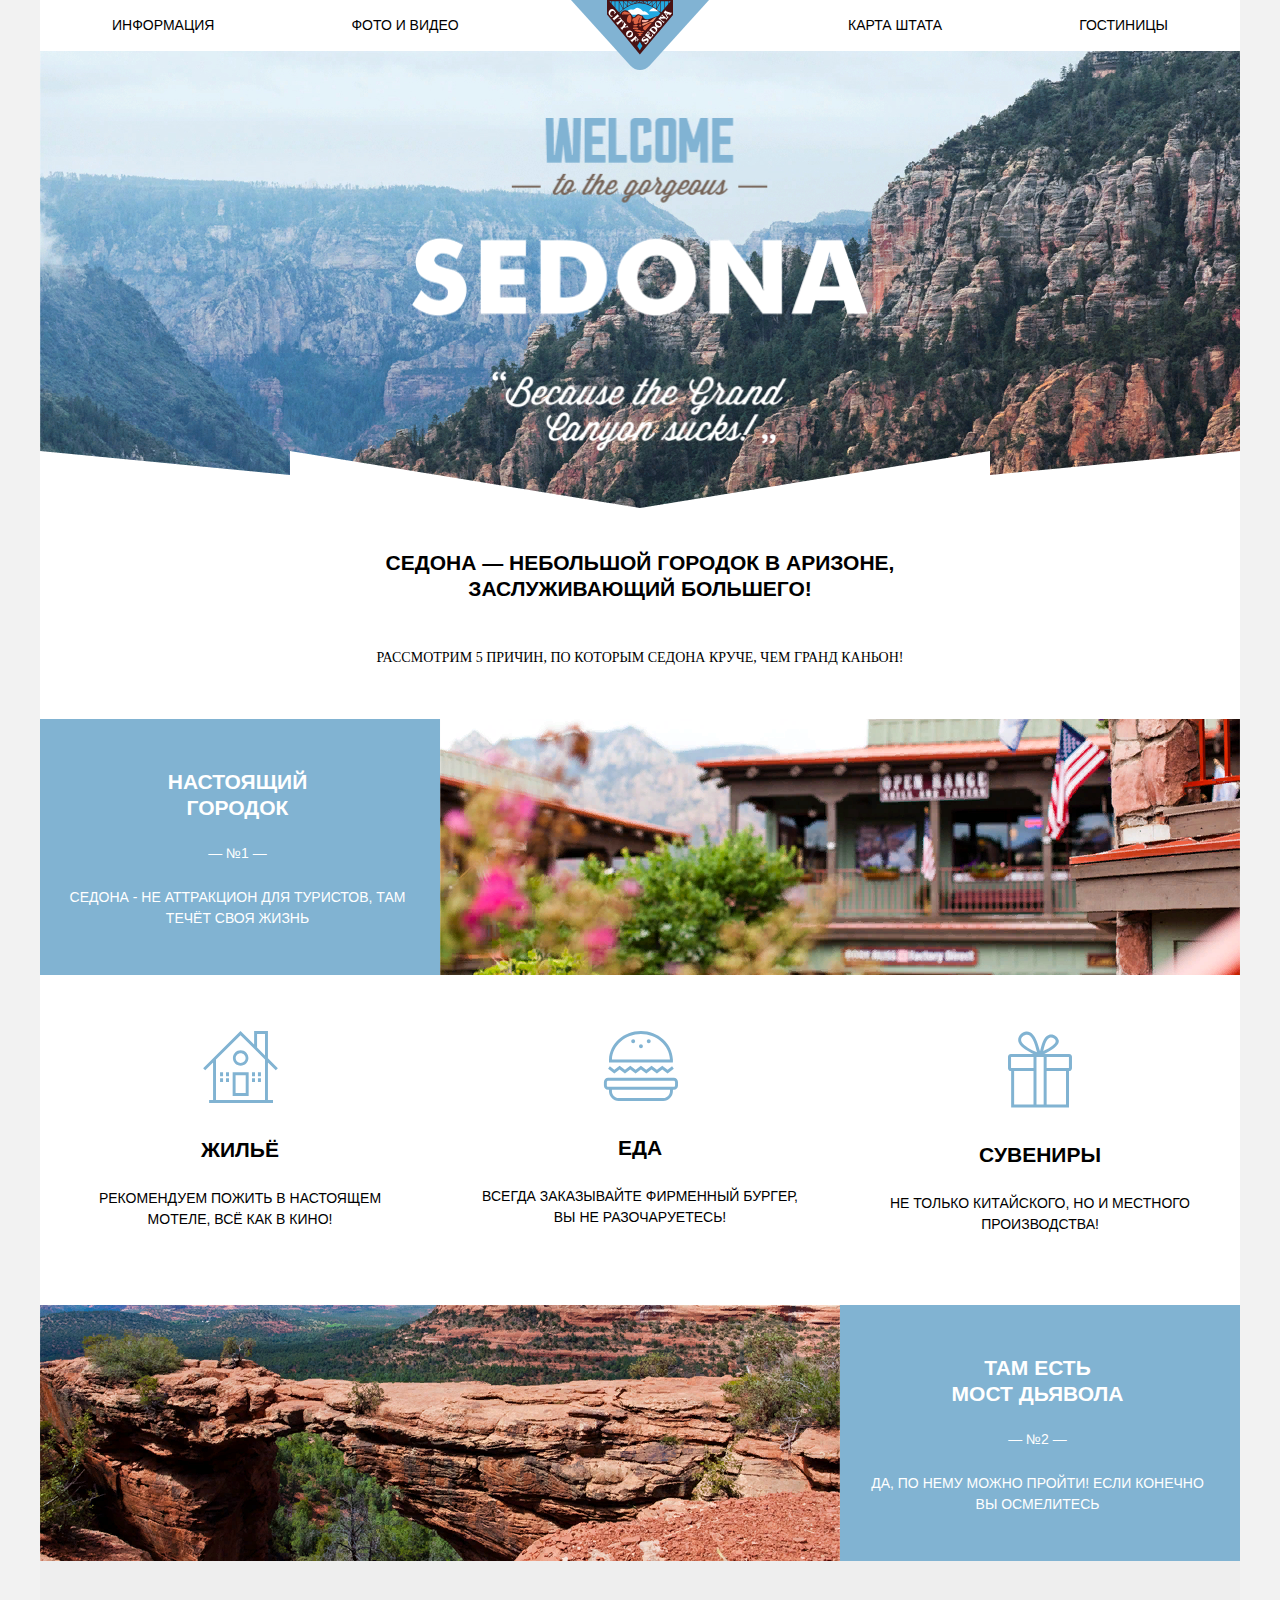
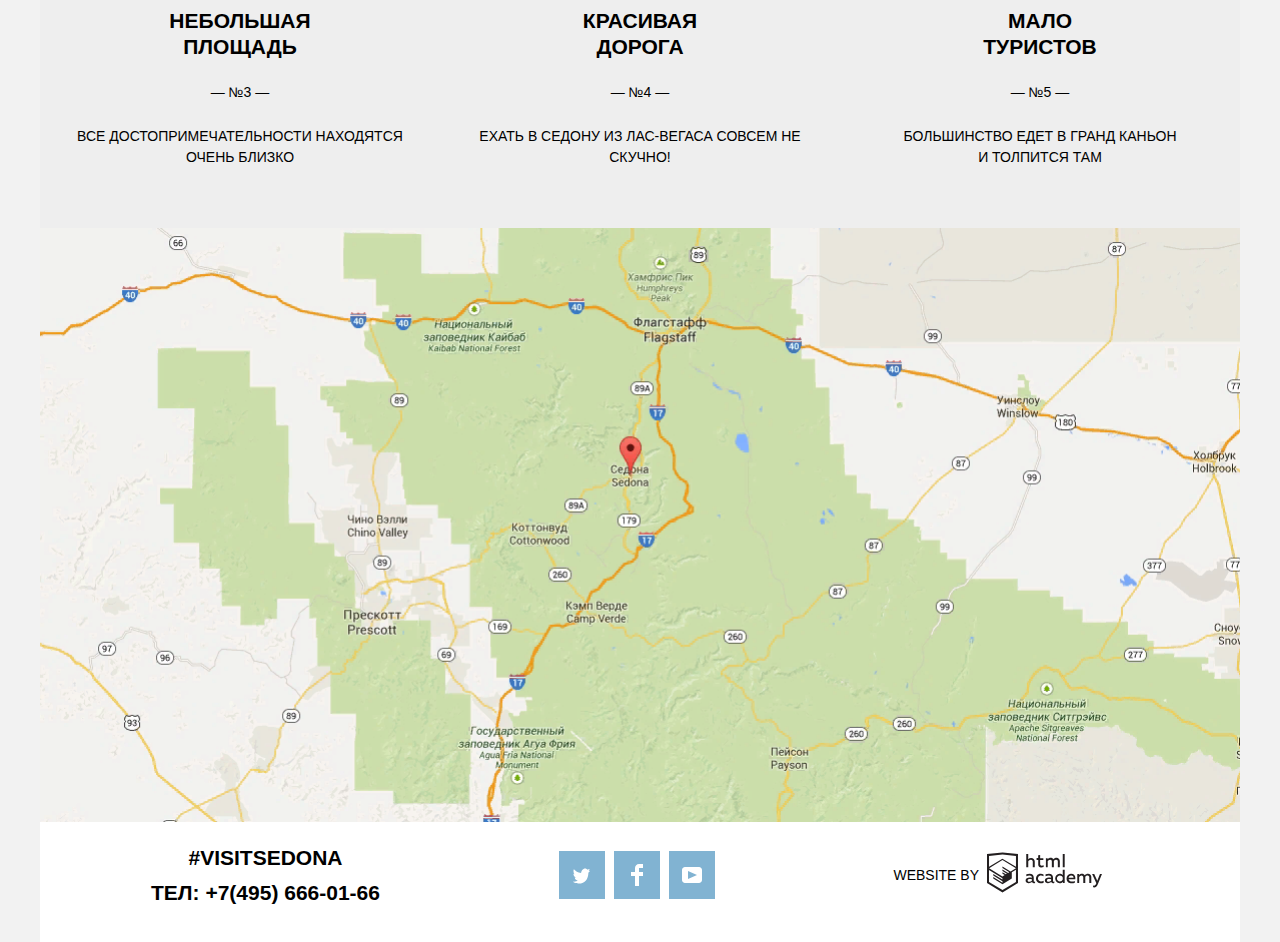
==== commit 00cbd9f2: "add - catalog and decorations elements" ====
--- a/index.html
+++ b/index.html
@@ -22,11 +22,11 @@
             <ul class="nav_items">
                 <div class="header-nav-left">
                     <li class="header-item"><a>Информация </a></li>
-                    <li class="header-item"><a href="blank.html">Фото и видео </a></li>
+                    <li class="header-item"><a class="nav_element" href="blank.html">Фото и видео </a></li>
                 </div>
                 <div class="header-nav-right">
-                    <li class="header-item"><a href="blank.html">Карта штата </a></li>
-                    <li class="header-item"><a href="catalog.html">Гостиницы </a></li>
+                    <li class="header-item"><a class="nav_element" href="blank.html">Карта штата </a></li>
+                    <li class="header-item"><a class="nav_element" href="catalog.html">Гостиницы </a></li>
                 </div>
             </ul>
         </nav>
@@ -40,7 +40,7 @@
             <h1 class="visually-hidden"> Sedona - город в Аризоне</h1>
             <div class="big-photo">
                 <div class="welcome">
-                    <img src="image/welcome.svg" width="456" height="333" alt="">
+                    <img src="../image/welcome.png" width="456" height="333" alt="">
                 </div>
                 <img src="image/Shape.png" class="decoration" width="1200" height="57" alt="">
             </div>
@@ -67,17 +67,20 @@
             <h2 class="visually-hidden">Услуги</h2>
             <ul class="service-list">
                 <li class="item">
-                    <h3 class="bold">Жильё</h3>
+                    <img src="../image/house.svg" width="75" height="72">
+                    <h3 class="bold item_name">Жильё</h3>
                     <p class="service-item_text">Рекомендуем пожить в настоящем мотеле, всё как в кино!</p>
                 </li>
 
                 <li class="item">
-                    <h3 class="bold">Еда</h3>
+                    <img src="../image/burger.svg" width="75" height="70">
+                    <h3 class="bold item_name">Еда</h3>
                     <p class="service-item_text">Всегда заказывайте фирменный бургер, вы не разочаруетесь!</p>
                 </li>
 
                 <li class="item">
-                    <h3 class="bold">Сувениры</h3>
+                    <img src="../image/gift.svg" width="64" height="77">
+                    <h3 class="bold item_name">Сувениры</h3>
                     <p class="service-item_text">Не только китайского, но и местного производства!</p>
                 </li>
             </ul>
@@ -146,8 +149,6 @@
             <p class="footer-phone bold">
                 Тел: <a href="tel:+74956660166">+7(495) 666-01-66</a>
             </p>
-
-
         </section>
         <section class="social">
             <h2 class="visually-hidden">Социальные сети</h2>
@@ -155,19 +156,29 @@
                 <li>
                     <a class="social-button" href="#">
                         <span class="visually-hidden">Twitter</span>
-                        <img src="./image/twitter.svg" width="17" height="17" alt="Twitter">
+                        <svg width="17" height="17" viewBox="0 0 17 16" fill="none" xmlns="http://www.w3.org/2000/svg">
+                            <g id="twitter">
+                            <path id="Shape" d="M10.95 1.14409C12.635 0.648089 13.934 1.41409 14.527 2.32309C15.2 2.09209 15.858 1.84209 16.538 1.61509C16.5249 2.30145 16.2117 2.94761 15.681 3.38309C16.366 3.55309 16.985 2.89209 16.985 2.89209C16.816 3.89209 15.979 4.68009 15.422 4.91609C15.191 11.6661 12.247 16.1331 5.34501 15.9981H4.89901C4.48901 15.9981 0.735007 15.5381 0.00100708 14.1111C2.27201 14.3071 3.89401 13.6891 4.69401 12.9341C3.73401 12.6341 2.01501 12.4571 1.71501 9.98409C2.06401 10.0901 2.27901 10.2121 2.90501 10.1031C1.70501 9.24709 0.374007 8.53009 0.448007 6.33009C0.733007 6.65809 1.51501 6.86609 1.78801 6.80209C1.08501 6.56109 -0.181993 3.44209 0.894007 1.85009C2.71201 3.70409 4.62901 5.45609 8.04601 5.62309C8.25401 3.33009 9.18301 1.79309 10.95 1.14409Z" fill="white"/>
+                            </g>
+                        </svg> 
                     </a>
                 </li>
                 <li>
                     <a class="social-button" href="#">
                         <span class="visually-hidden">Facebook</span>
-                        <img src="./image/fb-icon.svg" width="12" height="22" alt="Facebook">
+                        <svg width="12" height="22" viewBox="0 0 12 22" fill="none" xmlns="http://www.w3.org/2000/svg">
+                            <g id="fb-icon">
+                            <path id="Shape" d="M12 4V0H8C5.79086 0 4 1.79086 4 4V8H0V12H4V22H8V12H12V8H8V4H12Z" fill="white"/>
+                            </g>
+                        </svg>
                     </a>
                 </li>
                 <li>
                     <a class="social-button" href="#">
                         <span class="visually-hidden">Youtube</span>
-                        <img src="./image/youtube.svg" width="20" height="16" alt="Youtube">
+                        <svg width="20" height="16" viewBox="0 0 20 16" fill="none" xmlns="http://www.w3.org/2000/svg">
+                            <path fill-rule="evenodd" clip-rule="evenodd" d="M3 0H17C18.65 0 20 1.35 20 3V13C20 14.65 18.65 16 17 16H3C1.35 16 0 14.65 0 13V3C0 1.35 1.35 0 3 0ZM6.027 4.002V11.998L15.014 8L6.027 4.002Z" fill="white"/>
+                        </svg>
                     </a>
                 </li>
             </ul>
@@ -177,9 +188,12 @@
             <h2 class="visually-hidden">created by</h2>
             <p>Website by </p>
             <a href="https://htmlacademy.ru/intensive/htmlcss">
-                <img src="image/logo-htmlacademy.svg" width="115" height="41" alt="Логотип «HTML Academy»">
+                <svg width="115" height="41" viewBox="0 0 114 40" fill="none" xmlns="http://www.w3.org/2000/svg">
+                    <g id="logo-htmlacademy">
+                    <path id="Shape" fill-rule="evenodd" clip-rule="evenodd" d="M15.5197 0.057373H15.3509L0 1.71895V30.4945L15.3509 39.8382L30.7018 30.4945V1.71895L15.5197 0.057373ZM77.0183 1.62185H75.0876V14.7311H77.0183V1.62185ZM40.8619 1.63264V6.76843C41.6131 5.9864 42.6386 5.5436 43.7105 5.53843C44.6823 5.47908 45.6329 5.84495 46.3253 6.54479C47.0177 7.24462 47.3866 8.21244 47.3399 9.20685V14.7634H45.367V9.46579C45.4231 8.94897 45.2754 8.43059 44.9566 8.02553C44.6377 7.62047 44.174 7.36218 43.6683 7.3079H43.3518C42.3456 7.36979 41.4321 7.9295 40.9041 8.80764V14.7634H38.8995V1.63264H40.8619ZM77.0183 30.4837H75.2775V29.0595C74.4828 30.1353 73.23 30.7538 71.9119 30.7211C69.4751 30.5528 67.5825 28.4822 67.5825 25.9845C67.5825 23.4867 69.4751 21.4162 71.9119 21.2479C73.1195 21.2052 74.2818 21.7203 75.0771 22.6505V17.3205H77.0183V30.4837ZM47.0656 29.0595C47.263 29.0515 47.4583 29.0152 47.6459 28.9516V30.3866C47.2482 30.5404 46.826 30.6172 46.4009 30.6132C45.6482 30.6769 44.9394 30.2429 44.639 29.5342C43.7036 30.31 42.5302 30.7227 41.3261 30.6995C39.733 30.6995 38.256 29.804 38.256 27.9482C38.256 25.65 40.3661 24.9379 42.1702 24.9379C42.9402 24.9505 43.707 25.0408 44.4596 25.2076V24.884C44.4596 23.805 43.6578 22.9742 42.1491 22.9742C41.0585 22.9764 39.9804 23.2116 38.9839 23.6647V21.8305C40.0678 21.451 41.204 21.2506 42.3495 21.2371C44.8394 21.2371 46.3693 22.4455 46.3693 25.1753V28.4121C46.3546 28.5668 46.401 28.721 46.4981 28.8406C46.5951 28.9601 46.7349 29.035 46.8862 29.0487H47.0656V29.0595ZM40.2711 27.8403C40.298 28.229 40.4761 28.5905 40.7655 28.844C41.055 29.0974 41.4317 29.2217 41.8115 29.189H41.9275C42.8819 29.1906 43.7973 28.8022 44.4702 28.11V26.5779C43.842 26.4414 43.2026 26.3655 42.5605 26.3513C41.5055 26.3513 40.2817 26.7074 40.2817 27.8403H40.2711ZM56.0229 21.9384C55.1962 21.4632 54.2596 21.2246 53.3115 21.2479H52.9422C51.7332 21.2873 50.5891 21.8166 49.7619 22.7192C48.9347 23.6218 48.4923 24.8236 48.5321 26.06V26.5024C48.6957 29.0004 50.805 30.8921 53.2482 30.7318C54.2519 30.7555 55.2477 30.5452 56.1601 30.1168V28.2718C55.3769 28.7215 54.4945 28.9591 53.5963 28.9624C52.5199 29.0288 51.4963 28.4793 50.9385 27.5356C50.3806 26.5918 50.3806 25.4095 50.9385 24.4658C51.4963 23.522 52.5199 22.9725 53.5963 23.039C54.461 23.0357 55.3066 23.2989 56.0229 23.7942V21.9384ZM66.1514 29.0595C66.3488 29.0515 66.5441 29.0152 66.7317 28.9516V30.3866C66.334 30.5404 65.9118 30.6172 65.4867 30.6132C64.734 30.6769 64.0252 30.2429 63.7248 29.5342C62.7894 30.31 61.616 30.7227 60.4119 30.6995C58.8188 30.6995 57.3417 29.804 57.3417 27.9482C57.3417 25.65 59.4518 24.9379 61.256 24.9379C62.0259 24.9505 62.7928 25.0408 63.5454 25.2076V24.884C63.5454 23.805 62.7436 22.9742 61.2349 22.9742C60.1443 22.9764 59.0662 23.2116 58.0697 23.6647V21.8305C59.1536 21.451 60.2897 21.2506 61.4353 21.2371C63.9252 21.2371 65.455 22.4455 65.455 25.1753V28.4121C65.4404 28.5668 65.4868 28.721 65.5838 28.8406C65.6809 28.9601 65.8207 29.035 65.972 29.0487H66.1514V29.0595ZM59.855 28.8481C59.5632 28.5943 59.3837 28.2311 59.3569 27.8403H59.378C59.378 26.7074 60.5385 26.3513 61.6569 26.3513C62.299 26.3655 62.9383 26.4414 63.5665 26.5779V28.11C62.8937 28.8022 61.9782 29.1906 61.0239 29.189H60.9078C60.5263 29.2247 60.1469 29.1019 59.855 28.8481ZM69.3271 25.9305C69.3271 24.2859 70.6308 22.9526 72.239 22.9526L72.2601 23.0066C73.4742 23.0066 74.5742 23.7382 75.0665 24.8732V27.0311C74.5856 28.1871 73.4673 28.9296 72.239 28.9084C70.6308 28.9084 69.3271 27.5752 69.3271 25.9305ZM83.3486 21.2479C86.8408 21.2479 88.0541 24.1395 87.4844 26.7397H80.922C81.1436 28.3582 82.6839 29.0163 84.2876 29.0163C85.2509 29.0196 86.2027 28.8021 87.0729 28.3797V30.1061C86.0736 30.5421 84.9939 30.7519 83.9078 30.7211C81.2385 30.7211 78.8963 29.189 78.8963 25.9521C78.8362 24.7502 79.2482 23.5736 80.0408 22.6841C80.8334 21.7945 81.9408 21.2658 83.1165 21.2155H83.3486V21.2479ZM80.8693 25.1753C80.9704 23.8237 82.1216 22.8104 83.4436 22.9095H83.4858C84.1064 22.8531 84.7196 23.08 85.1612 23.5295C85.6028 23.979 85.8275 24.6051 85.7752 25.24H80.8693V25.1753ZM89.489 30.4621V21.4961H91.2298V22.575C91.9777 21.7197 93.041 21.2229 94.1628 21.2047C95.2951 21.1328 96.3712 21.7163 96.9482 22.7153C97.7407 21.8335 98.8477 21.3161 100.018 21.2803C100.952 21.2327 101.859 21.6011 102.507 22.2901C103.154 22.9792 103.478 23.9213 103.394 24.8732V30.4837H101.39V24.9271C101.437 24.4734 101.306 24.0191 101.024 23.6647C100.743 23.3104 100.336 23.0852 99.8917 23.039H99.6174C98.7512 23.0941 97.9525 23.536 97.4335 24.2474V30.4837H95.4289V24.9271C95.4728 24.47 95.3357 24.0139 95.0481 23.6611C94.7606 23.3082 94.3467 23.088 93.8991 23.0497H93.6881C92.7466 23.1344 91.8915 23.6449 91.3564 24.4416V30.5161H89.5312L89.489 30.4621ZM113.977 21.4745H111.972L109.324 28.2718L106.306 21.4853H104.196L108.417 30.5484L108.237 31.0016C107.72 32.3611 107.003 33.0516 106.053 33.0516C105.75 33.0548 105.447 33.0112 105.156 32.9221V34.6161C105.536 34.7125 105.926 34.7632 106.317 34.7671C107.646 34.7671 108.902 34.0226 109.851 31.6813L113.977 21.4745ZM52.689 5.78658V2.54974L50.7266 3.01369V5.73264H49.144V7.49132H50.7899V11.9905C50.7231 12.817 51.0244 13.6301 51.61 14.2038C52.1955 14.7775 53.0028 15.0505 53.8073 14.9468C54.5996 14.9535 55.3875 14.8259 56.139 14.5692V12.8429C55.5727 13.0781 54.9672 13.199 54.356 13.199C53.2165 13.199 52.689 12.8105 52.689 11.6237V7.5129H55.8541V5.78658H52.689ZM58.3862 14.7526V5.75421H60.1376V6.83316C60.8811 5.97655 61.9403 5.476 63.0601 5.45211C64.1624 5.38099 65.2146 5.93142 65.8032 6.88711C66.5958 6.00534 67.7028 5.48794 68.8734 5.45211C69.8138 5.41462 70.7233 5.79859 71.364 6.50353C72.0046 7.20846 72.3126 8.16418 72.2073 9.12053V14.7418H70.2028V9.18527C70.2499 8.73151 70.1184 8.27721 69.8373 7.92287C69.5561 7.56853 69.1485 7.34334 68.7046 7.29711H68.4619C67.5957 7.35228 66.797 7.7942 66.278 8.50553V14.7418H64.2734V9.18527C64.3206 8.73151 64.1891 8.27721 63.9079 7.92287C63.6268 7.56853 63.2191 7.34334 62.7752 7.29711H62.5326C61.5911 7.38181 60.736 7.89229 60.2009 8.68895V14.7634H58.3862V14.7526ZM28.6972 29.3033L28.7078 29.2968L28.6972 29.3184V29.3033ZM28.6972 17.3205V29.3033L15.3509 37.4321L2.00459 29.3184V17.5147L15.2876 25.6068V27.0311L6.18257 21.5284V22.9418L15.3404 28.5632V30.0629L6.19312 24.4955V25.9521L15.3509 31.5734L24.5826 25.9197V19.8129L28.6972 17.3205ZM28.7078 15.7776L25.0362 17.9355L23.3482 19.0145L15.3087 14.0837V15.4971L22.156 19.7266L22.0083 19.8237L20.9532 20.4063L15.2876 16.9537V18.3995L19.761 21.1184L18.706 21.8413L15.3298 19.7913V21.2047L17.5454 22.5426L15.2982 23.9021L2.11009 15.864L15.3087 7.72869L28.7078 15.7776ZM15.2876 6.27211L28.7078 14.3534V3.56395L15.3615 2.12895L2.01514 3.56395V14.3534L15.2876 6.27211Z" fill="#231F20"/>
+                    </g>
+                </svg>
             </a>
-
         </section>
 
 
--- a/css/style.css
+++ b/css/style.css
@@ -38,6 +38,11 @@
    --click-brown: #503E33;
    --click-blue: #5496BD;
    --click-logo: #BDBBBC;
+
+   /* variables by active */
+
+   --active-blue: #5496BD;
+   --active-brown: #503E33;
 
  }
 
@@ -140,9 +145,13 @@
   padding-right: 137px;
 }
 
-li:last-child {
+.nav_element:hover {
+  color: var(--light-blue);
+}
+
+.nav_items li:last-child {
   padding-right: 0;
-}
+} 
 
 
  /* ++++++++++++++++++++++++++++++   MAIN   +++++++++++++++++++++++++++++++++++++ */
@@ -156,10 +165,8 @@
 
 .welcome {
   margin-top: 67px;
-  padding: 0 25%;
-  margin-right: 0;
-  display: block;
-  
+  display: flex;
+  justify-content: center;
 }
 
 .decoration {
@@ -194,37 +201,44 @@
   background-color: var(--light-blue);
   color: var(--white);
   text-align: center;
+  padding: 50px 30px 46px 25px;
 }
 
  img {
   display: block;
-  /* text-decoration: none; */
 }
 
 .number {
-   margin-top: 22px;
+  margin-top: 22px;
 }
 
 .common-text {
-   padding: 0 30px 46px 25px;
-   margin-top: 23px;
+  
+  margin-top: 23px;
 }
 
 .service {
-   display: grid;
-   padding-bottom: 82px;
-   background-color: var(--white);
-   padding-top: 160px;
+  display: grid;
+  padding-bottom: 70px;
+  background-color: var(--white);
+  padding-top: 56px;
 }
 
 .service-list {
-   display: grid;
-   grid-template-columns: repeat(3, 1fr);
-   text-align: center;
+  display: grid;
+  grid-template-columns: repeat(3, 1fr);
+  text-align: center;
 }
 
 .item {
   padding: 0 35px;
+}
+.item img {
+  display: inline-block;
+  text-align: center;
+}
+.item_name {
+  margin-top: 28px;
 }
 
 .service-item_text {
@@ -233,14 +247,15 @@
 }
 
 .photo-reason2 {
-   display: grid;
-   grid-template-columns: 2fr 1fr;
+  display: grid;
+  grid-template-columns: 2fr 1fr;
 }
 
 .bridge {
    background-color: var(--light-blue);
    color: var(--white);
    text-align: center;
+   padding: 50px 30px 46px 25px;
 }
 
 .bridge-photo {
@@ -248,7 +263,6 @@
 }
 
 .heading {
-  padding-top: 50px;
   text-align: center;
 }
 
@@ -278,6 +292,9 @@
   display: grid;
 }
 
+
+/* ++++++++++++++++++++++++++++++++FOOTER+++++++++++++++++++++++++++++++++++++++++ */
+
 .main-footer {
   display: flex;
   flex-wrap: wrap;
@@ -287,7 +304,7 @@
 }
 
 a {
-  color: var(--basic-black) !important;
+  color: var(--basic-black);
   text-decoration: none;
 }
 
@@ -316,7 +333,16 @@
   display: flex;
   align-items: center;
   justify-content: center;
+  background-color: var(--light-blue);
+}
+
+.social-button:hover {
   background-color: var(--click-blue);
+}
+
+.social-button:active path {
+  background-color: var(--active-blue);
+  opacity: 0.3;
 }
 
 .copyright {
@@ -328,58 +354,338 @@
   margin-right: 8px;
 }
 
-
-
-
-
+.copyright:hover path {
+  fill: var(--light-blue);
+}
+
+.copyright:active path {
+  fill: var(--click-logo);
+}
 
  /* ++++++++++++++++++++++++++++++++++++CATALOG +++++++++++++++++++++++++++++++=++*/
 
-
-
- /* .catalog .container {
-      background-color: var(--white);
-    } */
-
- /* .main-catalog h2 {
-      display: none;
-    }
-
-    .choosing {
-      background-image: url(./image/backgroundBLUR.png);
-      display: grid;
-    }
-    /* .1 {
-      display:inline;
-    } */
- /* .infrostructure {
-      display:inline; 
-      
+.main-catalog {
+  background-color: var(--white);
+}
+
+.filter {
+  background: url(../image/backgroundBLUR.png) no-repeat;
+  color:var(--white);
+  padding: 27px 72px;
+}
+
+.filter fieldset {
+  padding-bottom: 0;
+}
+
+.house-choosing {
+  display: flex;
+  flex-wrap: wrap;
+
+}
+
+.infrostructure  {
+  display: flex;
+  flex-direction: column;
+  
+}
+
+.filter ul {
+  padding: 0 56px;
+}
+
+.filter fieldset {
+  margin: 0;
+  border: none;
+}
+
+.infrostructure ul,
+.type-house ul {
+  margin-top: 24.5px;
+}
+
+.filter-option {
+  margin-bottom: 25px;
+  
+}
+
+.filter-option label {
+  position: relative;
+  display: block;
+  cursor: pointer;
+  user-select: none;
+}
+
+.filter-input-checkbox + label::before {
+  content: "";
+  position: absolute;
+  top: -2;
+  left: -40px;
+  width: 27px;
+  height: 23px;
+  background-image: url("../image/checkbox-off.svg");
+  background-repeat: no-repeat;
+  background-position: 0 0;
+}
+
+.filter-input-checkbox:checked + label::after {
+  content: "";
+  position: absolute;
+  top: 0px;
+  left: -40px;
+  width: 27px;
+  height: 23px;
+  background-image: url("../image/checkbox-on.svg");
+  background-repeat: no-repeat;
+  background-position: 0 0;
+  order:1;
+}
+
+.type-house {
+  flex-grow: 1;
+}
+
+.range-filter {
+  display: flex;
+  margin-top: 10.5px;
+  flex-direction: column;
+  flex-wrap: wrap;
    
-    
-    }*/
-
- .type-house {
-   display: inline;
-
- }
-
- .price {
-   display: inline;
-
- }
-
- .list-result {
-   display: grid;
- }
-
- /* 
-    .result{
-      display: grid;
-      grid-template-columns: 73px 135px 792px 127px 73px;
-
-    }
-
-    span, .result p {
-      padding: 0;
-    } */+}
+
+.filter-item legend,
+.type-house legend,
+.infrostructure legend {
+  font-weight: 700;
+  font-size: 16px;
+ 
+}
+
+.range-controls {
+  position: relative;
+  padding-left: 20px;
+  height: 41px;
+  border-radius: 5px;
+  padding-top: 20px;
+  order:1;
+}
+.range-controls .scale {
+  height: 2px;
+  background: var(--white);
+  opacity: 0.7;
+}
+
+.range-controls .bar {
+  width: 80%;
+  height: 2px;
+  background: var(--white);
+  
+}
+
+.range-controls .toggle {
+  position: absolute;
+  top: 10px;
+  left: 0;
+  width: 4px;
+  height: 4px;
+  padding: 0;
+  border: 8px solid #ffffff;
+  background-color: #ababab;
+  border-radius: 50%;
+  box-shadow: 0 2px 1px 0 #cfcfcf;
+  cursor: pointer;
+}
+
+.range-controls .toggle-min {
+  left: 18px;
+}
+
+.range-controls .toggle-max {
+  left: 190px;
+}
+
+
+.price-controls {
+ border: 2px solid #ffffff; 
+ 
+}
+
+.price-controls input {
+  border: none;
+  background: none;
+  text-align: center;
+  color: var(--white);
+  text-transform: inherit;
+  padding-top: 6.5px;
+  padding-bottom: 8.5px;
+}
+
+
+.show-variants {
+  order:2;
+  border: 2px solid #ffffff; 
+  color:var(--white);
+  width: 137px;
+  text-align: center;
+  vertical-align: middle;
+  cursor: pointer;
+  background: none;
+  padding: 7px 30px 8px 30px;
+  text-transform: inherit;
+  align-self: center;
+ 
+}
+
+.chooser {
+  padding: 2px 73px 31px 73px;
+}
+
+.choosing_bar {
+  display: flex;
+  flex-wrap: wrap;
+}
+
+.choosing_options{
+  display: flex;
+  flex-wrap: wrap;
+  flex-grow: 1;
+}
+
+.choosing_item {
+  padding-right: 32px;
+  opacity: 0.3;
+  cursor: pointer;
+  text-decoration: none;
+}
+
+.chosing_element {
+  padding-bottom: 3px;
+  border-bottom: 1px dashed var(--click-blue);
+}
+.choosing_item a:hover {
+  color:var(--light-blue);
+  opacity: 1;
+}
+
+.bar_item {
+  padding-right: 32px;
+}
+
+.triangle {
+  margin-left: 12px;
+}
+.triangle:hover {
+  margin-left: 12px;
+}
+
+.result_item {
+  display: flex;
+  flex-wrap: wrap;
+  padding: 30px 73px;
+  gap:29px;
+}
+
+.hotel_photo {
+  width:135px;
+  height:90px;
+}
+
+.hotel_info{
+ display: flex;
+ flex-grow: 1;
+ flex-wrap: wrap;
+ flex-direction: column;
+}
+
+.hotel_heading:hover {
+  color: var(--light-blue);
+}
+
+.hotel_heading:active {
+  opacity: 0.3;
+}
+
+.rating {
+  order:3;
+  display: flex;
+  flex-direction: column;
+  flex-wrap: wrap;
+  justify-content: space-between;
+  
+}
+
+.type_house_result {
+  margin-top: 7px;
+}
+
+.house {
+  display: inline-block;
+  min-width: 125px;
+}
+
+.house_price {
+  min-width: 110px;
+  display: inline-block;
+}
+
+.hotel_links {
+  display: flex;
+  gap:6px;
+  margin-top: 9px;
+  
+}
+
+.btn-know-more {
+  background-color: var(--light-blue);
+  padding: 3px 17px;
+  grid-row: 3/4;
+  grid-column: 1/2;
+}
+
+.btn-know-more:hover {
+  background-color: var(--click-blue);
+}
+
+.btn-know-more:active {
+  opacity: 0.3;
+  background-color: var(--active-blue);
+}
+
+.hotel_links a {
+  color: var(--white);
+}
+
+.btn-book {
+  background-color: var(--brown);
+  padding: 3px 17px;
+  grid-row: 3/4;
+  grid-column: 2/3;
+}
+
+.btn-book:hover {
+  background-color: var(--click-brown);
+}
+
+.btn-book:active {
+  background-color: var(--active-brown);
+  opacity: 0.3;
+}
+
+.btn-rating {
+  background-color: var(--beige);
+  padding: 3px 15px;
+  order:1;
+}
+
+.rating {
+  display: flex;
+  flex-direction: column;
+}
+
+.star img {
+  display: inline;
+  text-align: end;
+}
+.star {
+  text-align: end;
+}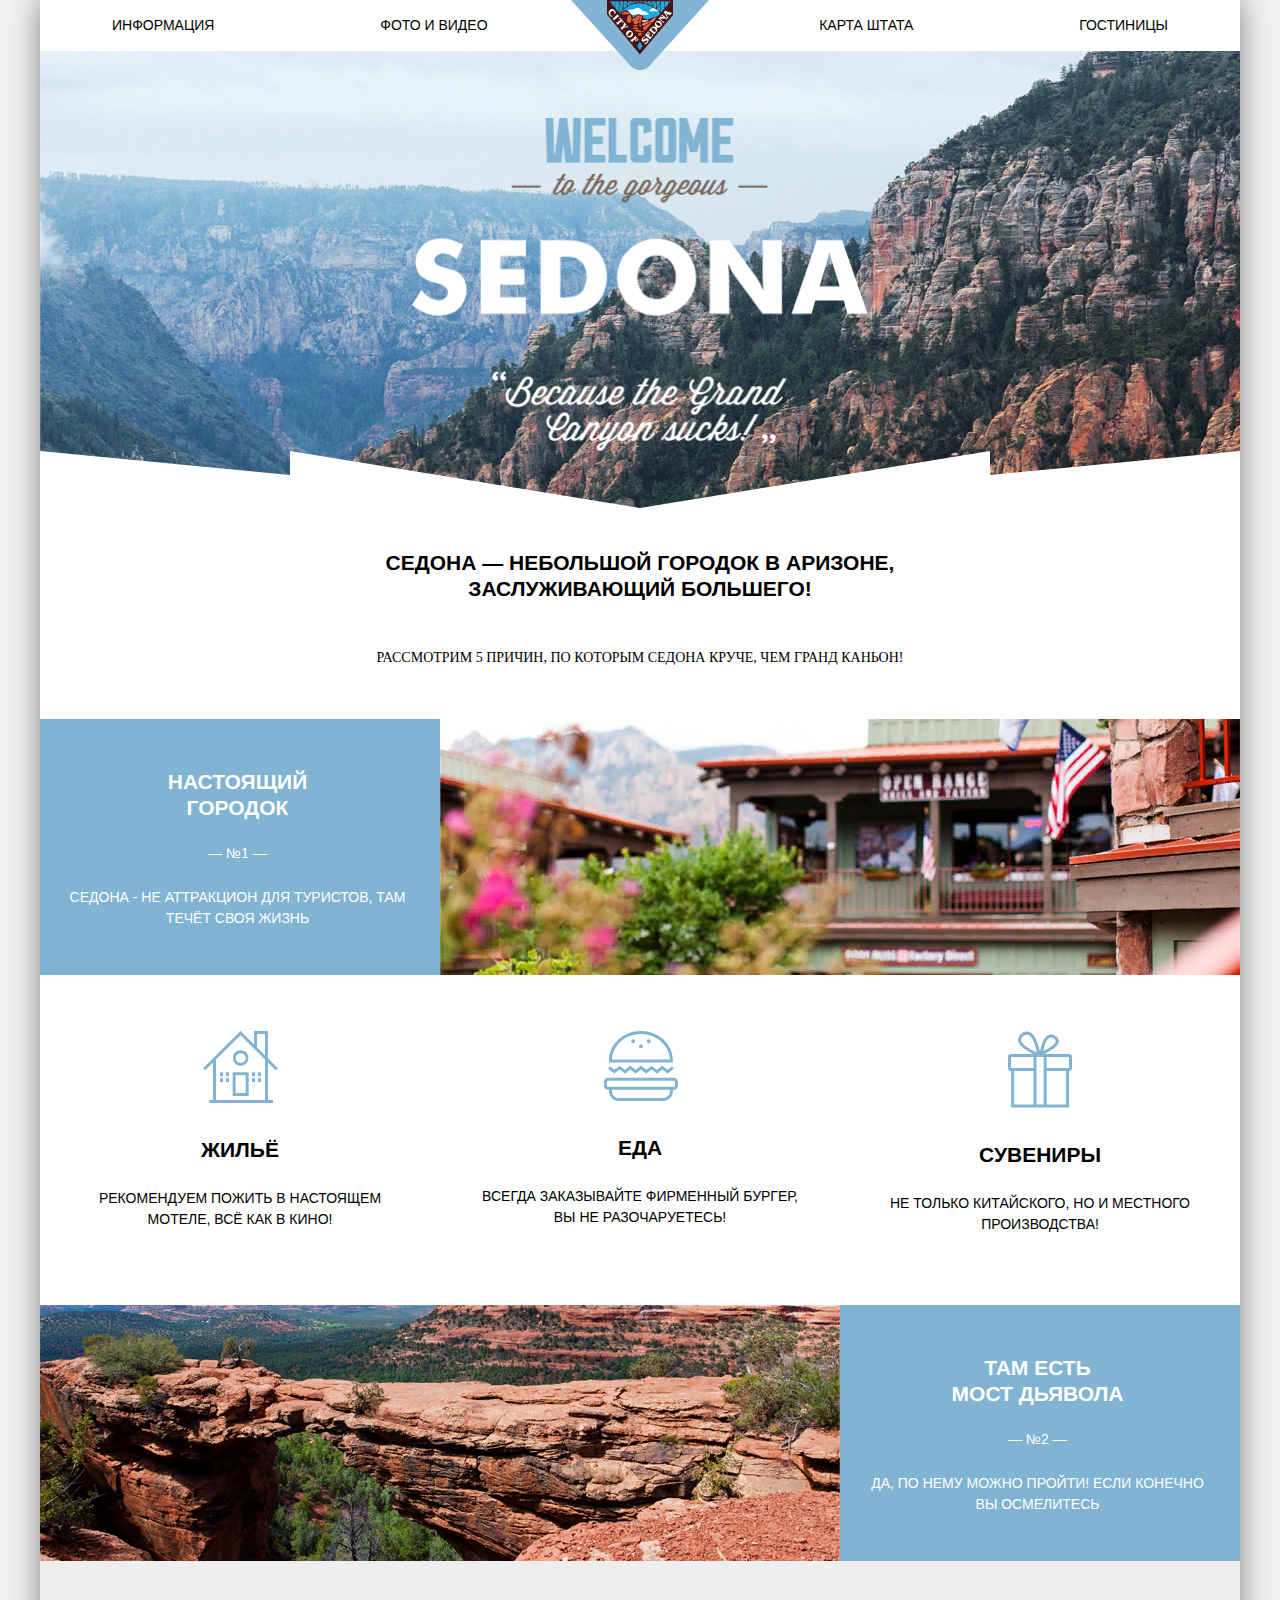
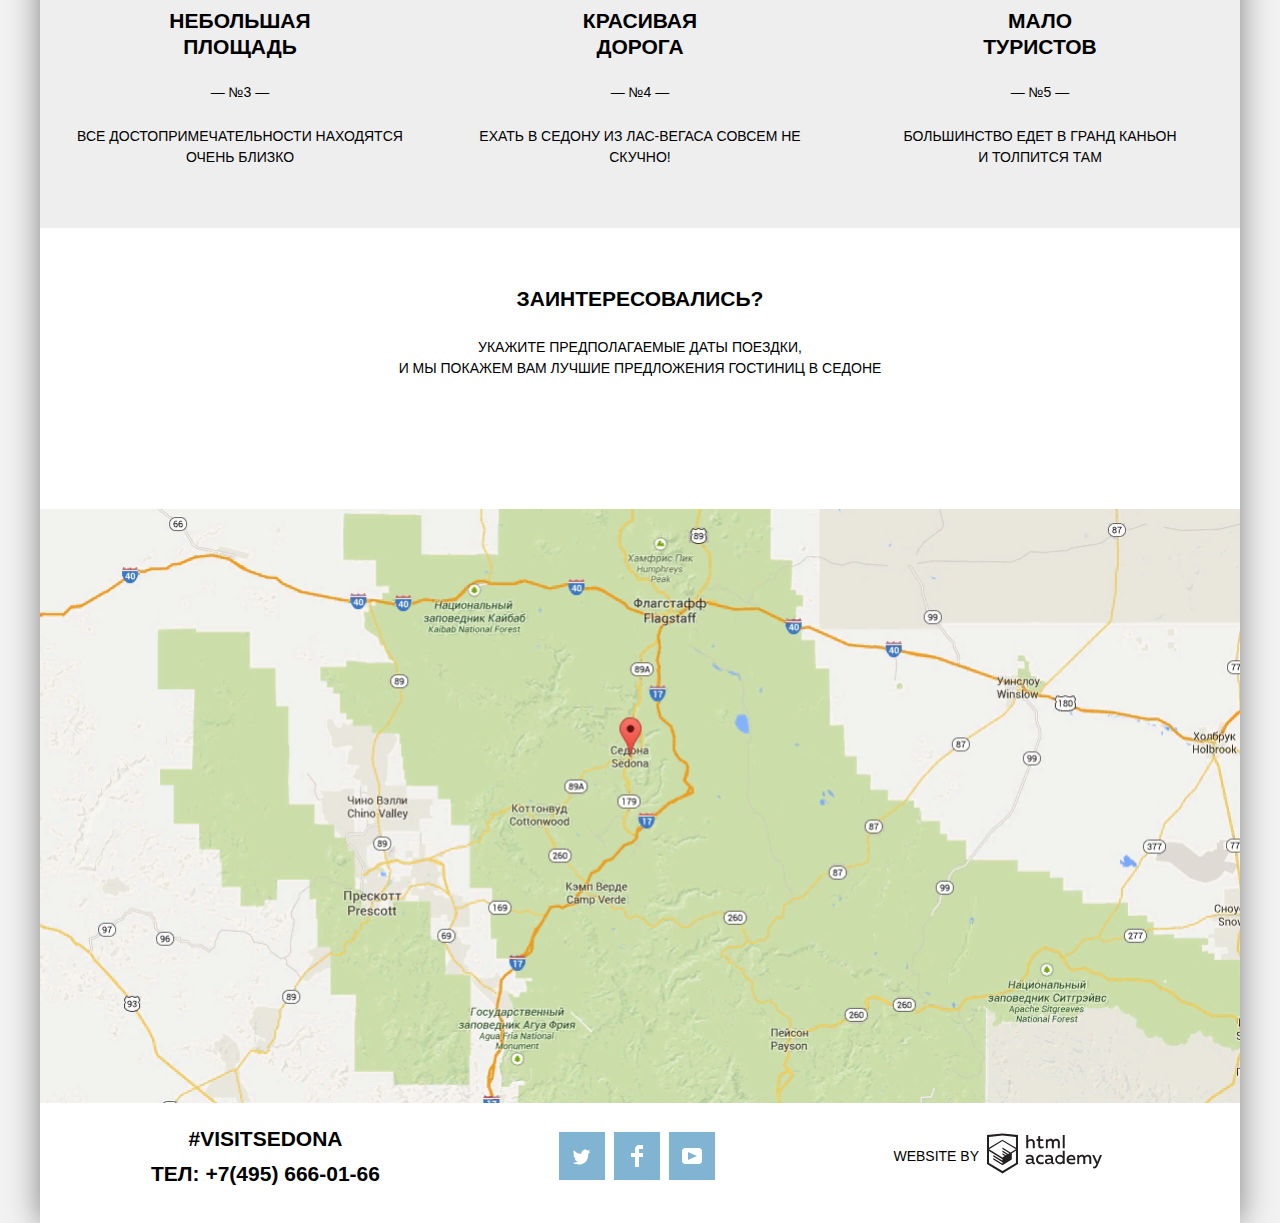
==== commit 3f9b9e58: "pop up" ====
--- a/index.html
+++ b/index.html
@@ -20,22 +20,14 @@
         </a>
         <nav class="main-header-nav">
             <ul class="nav_items">
-                <div class="header-nav-left">
-                    <li class="header-item"><a>Информация </a></li>
-                    <li class="header-item"><a class="nav_element" href="blank.html">Фото и видео </a></li>
-                </div>
-                <div class="header-nav-right">
-                    <li class="header-item"><a class="nav_element" href="blank.html">Карта штата </a></li>
-                    <li class="header-item"><a class="nav_element" href="catalog.html">Гостиницы </a></li>
-                </div>
+                    <li class="header-item-left"><a>Информация </a></li>
+                    <li class="header-item-left"><a class="nav_element" href="blank.html">Фото и видео </a></li>
+                    <li class="header-item-right"><a class="nav_element" href="blank.html">Карта штата </a></li>
+                    <li class="header-item-right"><a class="nav_element" href="catalog.html">Гостиницы </a></li>
             </ul>
         </nav>
     </header>
-
-
-
     <main>
-
         <section class="back-picture">
             <h1 class="visually-hidden"> Sedona - город в Аризоне</h1>
             <div class="big-photo">
@@ -120,27 +112,17 @@
             </ul>
         </section>
 
-        <!--   <section>
-                <h2>Заинтересовались?</h2>
-                <p>Укажите предполагаемые даты поездки, и мы покажем вам лучшие предложения гостиниц в седоне</p>
-                <h1>ПОИСК ГОСТИНИЦЫ в седоне</h1>
-                <form action="https://echo.htmlacademy.ru" method="post">
-                      <label for="check-in">Дата заезда:</label>
-                       <input id="check-in" type="text" name="date" placeholder="24 апреля 2017"> 
-                      <label for="check-out">Дата выезда:</label>
-                       <input id="check-out" type="text" name="date" placeholder="4 июля 2017"> 
-                      <label for="adults">Взрослые:</label>
-                       <input id="adults" type="text" placeholder="2"> 
-                      <label for="kids">Дети:</label>
-                       <input id="kids" type="text" placeholder="0"> 
-                       <input type="button" value="Найти">
-                </form>
-            </section>  -->
-
+        <section class="pop">
+                <h2 class="visually-hidden">Поиск гостиниц в Седоне</h2>
+                <p class="bold">Заинтересовались?</p>
+                <p class="pop_text">Укажите предполагаемые даты поездки,<br> и мы покажем вам лучшие предложения гостиниц в седоне</p>
+        </section>
+               
         <section class="map">
             <h2 class="visually-hidden">Карта</h2>
             <img src="image/map.png" width="1200" height="594" alt="Карта">
         </section>
+        
     </main>
     <footer class="main-footer">
         <section class="contact">
@@ -198,6 +180,54 @@
 
 
     </footer>
+    <section class="modal">
+        <h2 class="modal-heading">ПОИСК ГОСТИНИЦЫ В седоне</h2>
+        <form class="modal-book" action="https://echo.htmlacademy.ru" method="get" target="_blank">
+            <p class="modal-book-item">
+                <label for="check-in">Дата заезда:</label>
+                <input class="calendar" id="check-in" type="text" name="date" placeholder="24 апреля 2017"> 
+            </p>
+            <p class="modal-book-item">
+                <label for="check-out">Дата выезда:</label>
+                <input class="calendar" id="check-out" type="text" name="date" placeholder="4 июля 2017"> 
+            </p>
+            <div class="half_detail">
+                <p class="modal-book-item">
+                    <label for="adults">Взрослые:</label>
+                    <button class="btn-minus">
+                        <svg transform="translate(0,-3)" width="12" height="3" viewBox="0 0 12 3" fill="none" xmlns="http://www.w3.org/2000/svg">
+                            <rect width="12" height="3" fill="#A9A9A9"/>
+                        </svg>
+                    </button>
+                    <input  id="adults" type="text" placeholder="2"> 
+                    <button class="btn-plus">
+                        <svg width="11" height="11" viewBox="0 0 11 11" fill="none" xmlns="http://www.w3.org/2000/svg">
+                            <path id="Union" fill-rule="evenodd" clip-rule="evenodd" d="M4.23086 6.76932V11H6.76932V6.76932H11V4.23086H6.76932V0H4.23085V4.23086H0V6.76932H4.23086Z" fill="#A9A9A9"/>
+                         </svg>
+                    </button>
+                </p>
+                <p class="modal-book-item">
+                    <label for="kids" class="label-kids">Дети:</label>
+                    <button class="btn-minus">
+                        <svg transform="translate(0,-3)" width="12" height="3" viewBox="0 0 12 3" fill="none" xmlns="http://www.w3.org/2000/svg">
+                            <rect width="12" height="3" fill="#A9A9A9"/>
+                        </svg>
+                    </button>
+                    <input id="kids"  type="text" placeholder="0"> 
+                    <button class="btn-plus">
+                        <svg width="11" height="11" viewBox="0 0 11 11" fill="none" xmlns="http://www.w3.org/2000/svg">
+                            <path id="Union" fill-rule="evenodd" clip-rule="evenodd" d="M4.23086 6.76932V11H6.76932V6.76932H11V4.23086H6.76932V0H4.23085V4.23086H0V6.76932H4.23086Z" fill="#A9A9A9"/>
+                         </svg>
+                    </button>
+                </p>
+            </div>
+            <button class="search bold" type="submit">Найти</button>
+            
+        </form>
+    </section>  
+
+
+    </section>
 </body>
 
 </html>--- a/css/style.css
+++ b/css/style.css
@@ -32,6 +32,7 @@
 
    --hover-brown: #604E43;
    --hover-blue: #669EC0;
+   --hover-beige: #EBEBEB;
 
    /* variables by click */
 
@@ -99,6 +100,8 @@
  .container {
    width: 1200px;
    margin: 0 auto;
+   box-shadow: 0 0px 30px gray;
+
  }
 
  /*+++++++++++++++++++++++++++++ HEADER +++++++++++++++++++++++++++++++++++++++*/
@@ -119,20 +122,7 @@
   display: flex;
   flex-wrap: wrap;
   width:100%;
-}
-
-.header-nav-left {
-  display:flex;
-  flex-wrap:wrap;
-  width:50%;
-}
-
-.header-nav-right{
-  display:flex;
-  flex-wrap:wrap;
-  justify-content: end;
-  width:50%;
-     
+  margin: auto;
 }
 
 .main-header-logo {
@@ -140,19 +130,26 @@
   position: absolute;
 } 
 
-.header-item {
-  display:block;
-  padding-right: 137px;
+.header-item-left {
+  margin-right: 137px;
+  flex-grow: 1;
+}
+.header-item-right {
+  margin-left: 137px;
+  flex-grow: 1;
+}
+
+.header-item-right:last-child {
+  margin-right: 0;
+}
+
+.header-item-right {
+  text-align: end;
 }
 
 .nav_element:hover {
   color: var(--light-blue);
 }
-
-.nav_items li:last-child {
-  padding-right: 0;
-} 
-
 
  /* ++++++++++++++++++++++++++++++   MAIN   +++++++++++++++++++++++++++++++++++++ */
 .back-picture {
@@ -161,6 +158,7 @@
 
 .big-photo {
   background: url(../image/backgroundPhoto.jpg) no-repeat;
+  object-fit: contain;
 }
 
 .welcome {
@@ -288,6 +286,17 @@
   margin-top: 23px;
 }
 
+.pop {
+  text-align: center;
+  background-color: var(--white);
+  padding: 58px 0 130px;
+  
+}
+
+.pop_text {
+  margin-top: 25px;
+}
+
 .map {
   display: grid;
 }
@@ -360,6 +369,123 @@
 
 .copyright:active path {
   fill: var(--click-logo);
+}
+
+/* +++++++++++++++++++++++++++++   MODAL ++++++++++++++++++++++++++++++++++++++++++ */
+
+.modal {
+  display: flex;
+  flex-direction: column;
+  width: 568px;
+  box-shadow: 0 0px 30px gray;
+  position: fixed;
+  top: 2000px;
+  bottom: auto;
+  left:1730px
+
+}
+
+.modal-heading {
+  background-color: var(--brown);
+  text-align: center;
+  padding: 30px 0;
+  color:var(--white)
+}
+
+.modal-book {
+  display: flex;
+  flex-wrap: wrap;
+  flex-direction: column;
+  background-color: var(--white);
+  padding: 26px 50px 55px;
+  text-transform: uppercase;
+  font-weight: 700;
+ } 
+
+.modal-book-item {
+  margin-top: 29px;
+  display: flex;
+}
+
+.modal-book-item label {
+  padding: 6px 0;
+  width: 118px;
+}
+
+.modal-book-item input {
+  background-color: #F2F2F2;
+  padding: 6px 13px;
+  flex-grow: 1;
+  box-sizing: border-box;
+  border:none;
+  text-transform: inherit;
+  font-weight: inherit;
+}
+
+.btn-plus:hover,
+.btn-minus:hover,
+.modal-book-item input:hover {
+background-color: var(--hover-beige);
+}
+
+.modal-book-item input:focus {
+  background-color: var(--white);
+}
+
+.modal-book-item input::placeholder {
+  color:inherit ;
+}
+
+.modal-book-item input[id="adults"],
+.modal-book-item input[id="kids"] {
+  width: 34px;
+  text-align: center;
+}
+
+.calendar {
+    background-image: url("../image/calendar.svg");
+    background-position: 315px 50%;
+    background-size: 21px;
+   background-repeat: no-repeat;
+}
+
+.btn-plus {
+  cursor: pointer;
+  width: 40px;
+  border: 0;
+  background: var(--beige);
+}
+
+.btn-minus {
+  cursor: pointer;
+  width: 40px;
+  border: 0;
+  background: var(--beige);  
+}
+.calendar,
+.btn-plus,
+.btn-minus:hover path {
+fill:var(--basic-black);
+}
+
+.label-kids {
+  text-align: center;
+}
+
+.half_detail {
+  display: flex;
+  flex-grow: 1;
+  justify-content: space-between;
+ 
+}
+
+.search {
+  background-color: var(--active-blue) !important;
+  color: var(--white);
+  margin-top: 29px;
+  padding: 16px 0 ;
+  border: none;
+  text-transform: uppercase;
 }
 
  /* ++++++++++++++++++++++++++++++++++++CATALOG +++++++++++++++++++++++++++++++=++*/
@@ -507,6 +633,7 @@
 
 .price-controls {
  border: 2px solid #ffffff; 
+ border-radius: 2px;
  
 }
 
@@ -533,6 +660,7 @@
   padding: 7px 30px 8px 30px;
   text-transform: inherit;
   align-self: center;
+  border-radius: 2px;
  
 }
 
@@ -568,7 +696,7 @@
 }
 
 .bar_item {
-  padding-right: 32px;
+  margin-right: 32px;
 }
 
 .triangle {
@@ -580,7 +708,6 @@
 
 .result_item {
   display: flex;
-  flex-wrap: wrap;
   padding: 30px 73px;
   gap:29px;
 }
@@ -588,6 +715,7 @@
 .hotel_photo {
   width:135px;
   height:90px;
+  object-fit: contain;
 }
 
 .hotel_info{
@@ -675,6 +803,7 @@
   background-color: var(--beige);
   padding: 3px 15px;
   order:1;
+  min-width: 93px;
 }
 
 .rating {
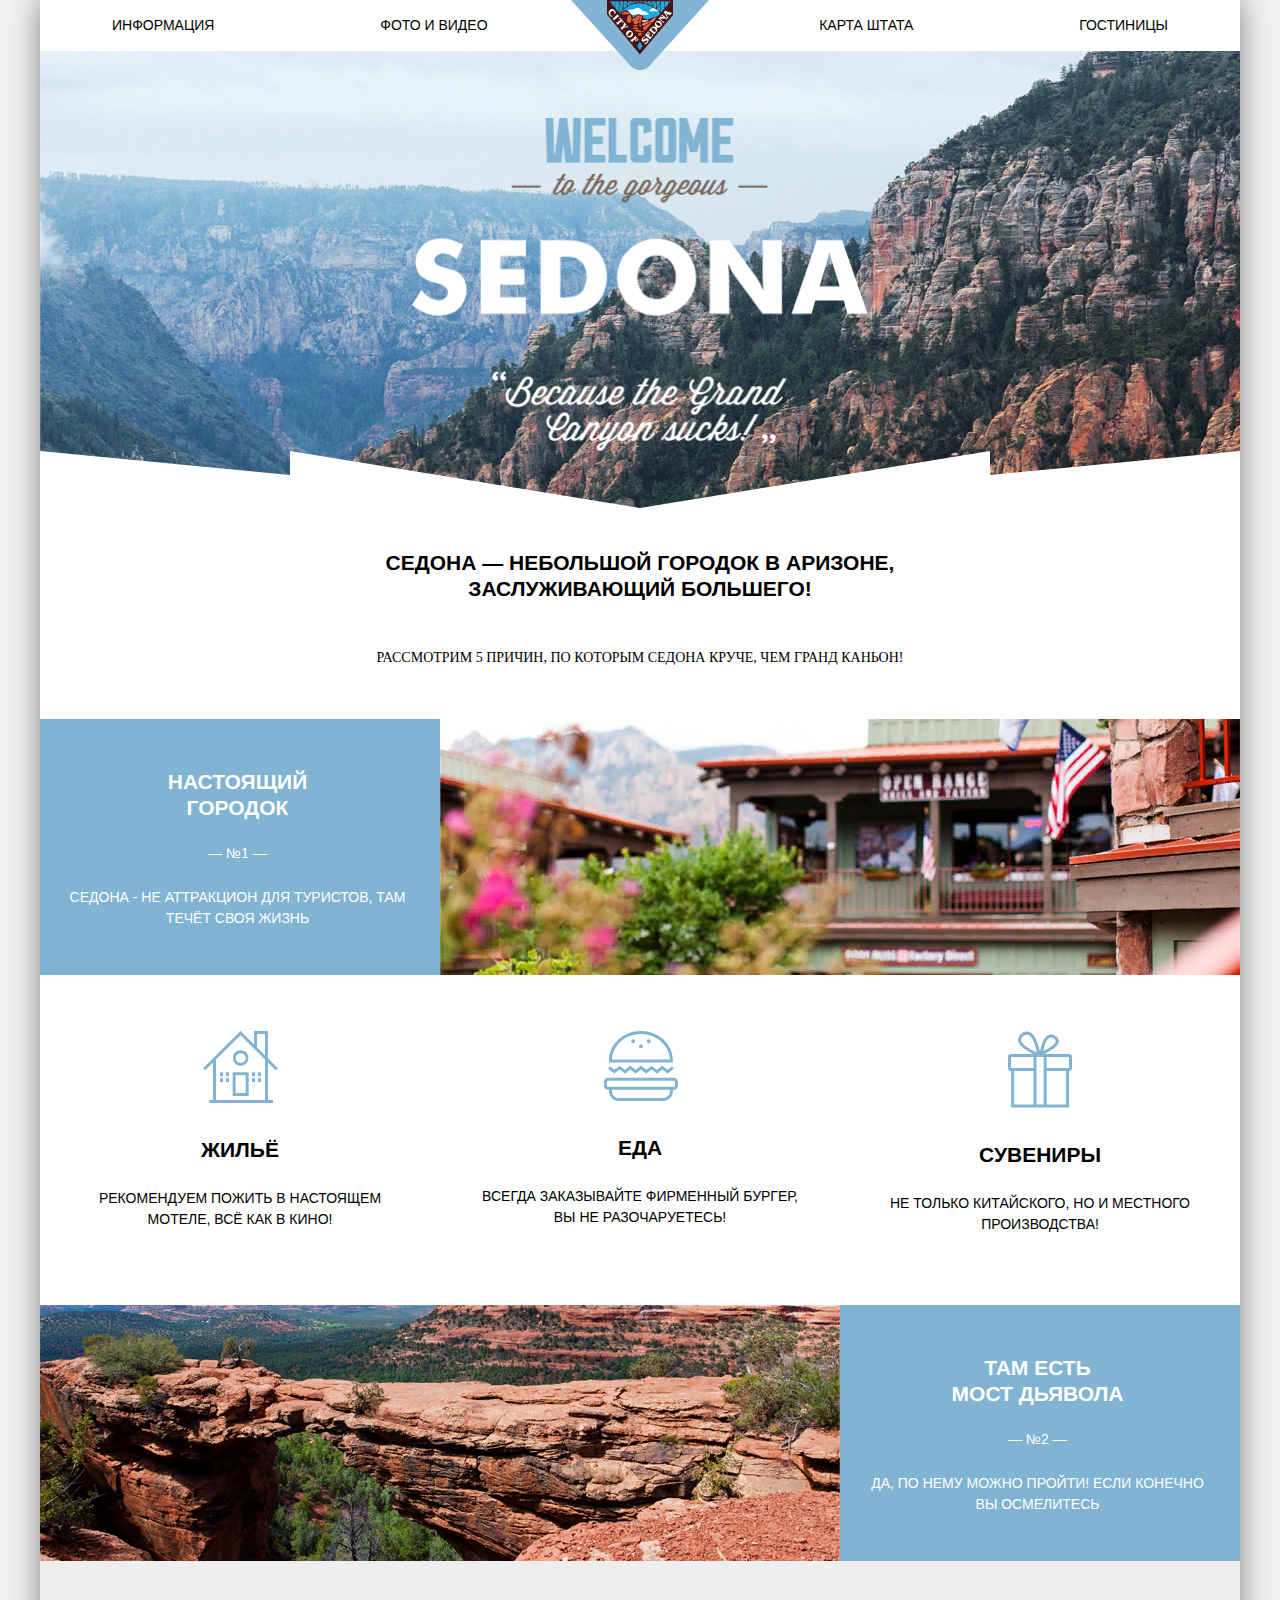
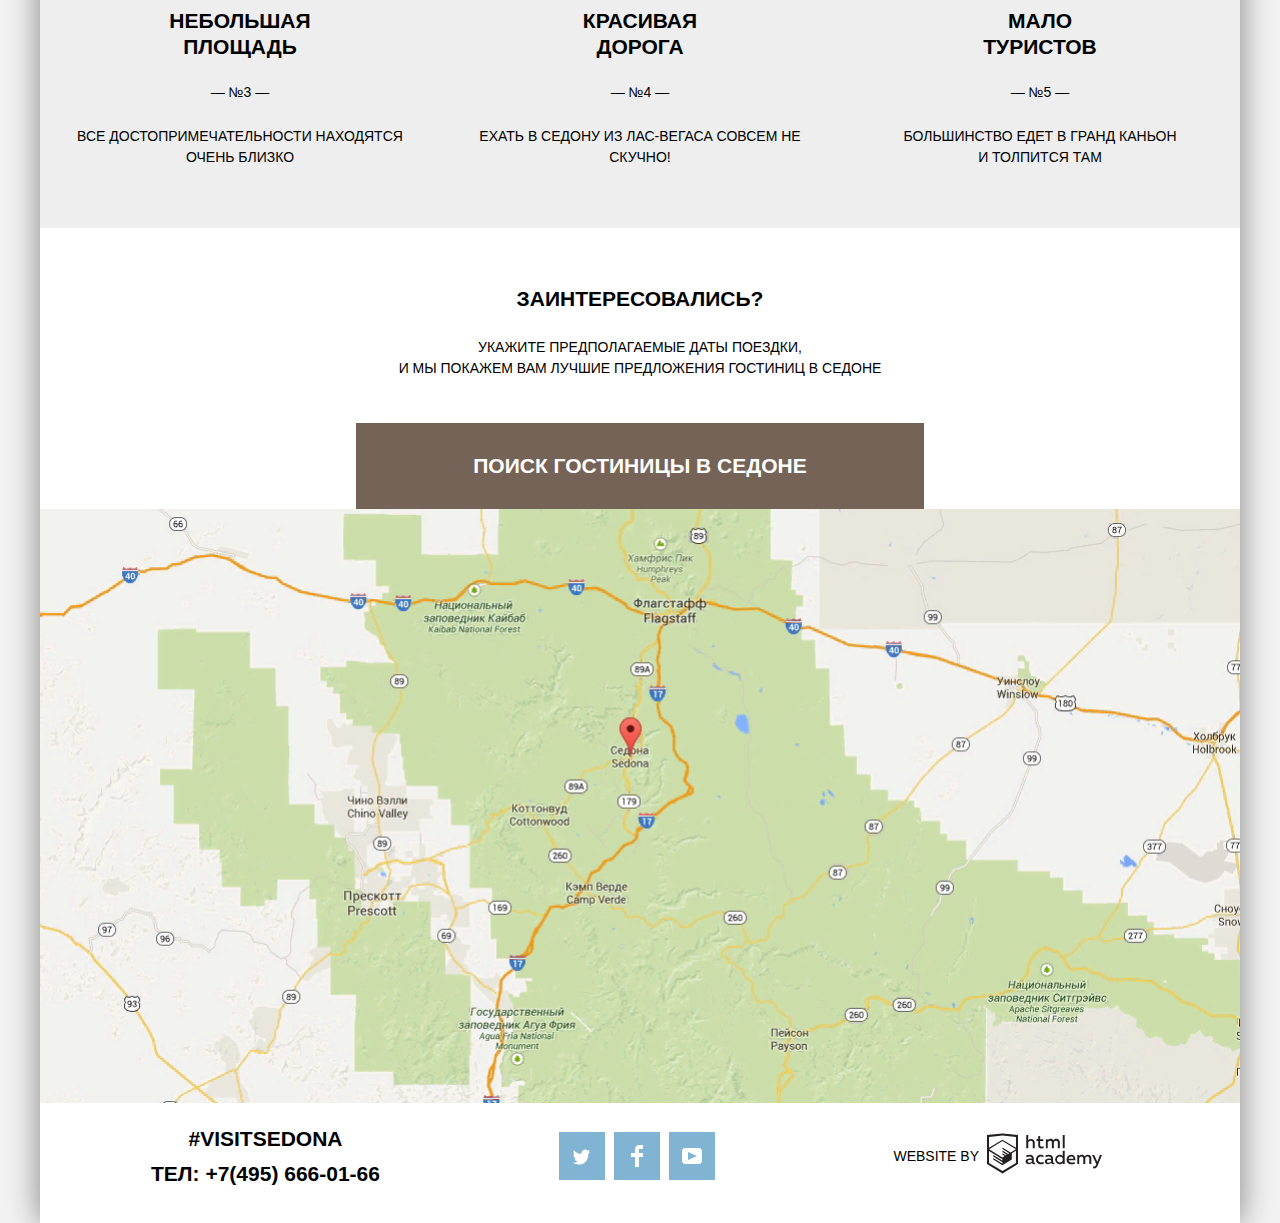
==== commit 25e6fe4e: "modal" ====
--- a/index.html
+++ b/index.html
@@ -116,6 +116,51 @@
                 <h2 class="visually-hidden">Поиск гостиниц в Седоне</h2>
                 <p class="bold">Заинтересовались?</p>
                 <p class="pop_text">Укажите предполагаемые даты поездки,<br> и мы покажем вам лучшие предложения гостиниц в седоне</p>
+                <div class="modal">
+                    <button type="button" class="bold modal-link">ПОИСК ГОСТИНИЦЫ В СЕДОНЕ </button>
+                    <form class="modal-book modal-book-show" action="https://echo.htmlacademy.ru" method="get" target="_blank">
+                        <p class="modal-book-item">
+                            <label for="check-in">Дата заезда:</label>
+                            <input class="calendar" id="check-in" type="text" name="date" placeholder="24 апреля 2017"> 
+                        </p>
+                        <p class="modal-book-item">
+                            <label for="check-out">Дата выезда:</label>
+                            <input class="calendar" id="check-out" type="text" name="date" placeholder="4 июля 2017"> 
+                        </p>
+                        <div class="half_detail">
+                            <p class="modal-book-item">
+                                <label for="adults">Взрослые:</label>
+                                <button type="button" class="btn-minus">
+                                    <svg transform="translate(0,-3)" width="12" height="3" viewBox="0 0 12 3" fill="none" xmlns="http://www.w3.org/2000/svg">
+                                        <rect width="12" height="3" fill="#A9A9A9"/>
+                                    </svg>
+                                </button>
+                                <input class="amountAdults" name="adults" id="adults" type="number" step="1" min="0" max="100" placeholder="2" required> 
+                                <button type="button" class="btn-plus">
+                                    <svg width="11" height="11" viewBox="0 0 11 11" fill="none" xmlns="http://www.w3.org/2000/svg">
+                                        <path id="Union" fill-rule="evenodd" clip-rule="evenodd" d="M4.23086 6.76932V11H6.76932V6.76932H11V4.23086H6.76932V0H4.23085V4.23086H0V6.76932H4.23086Z" fill="#A9A9A9"/>
+                                     </svg>
+                                </button>
+                            </p>
+                            <p class="modal-book-item">
+                                <label for="kids" class="label-kids">Дети:</label>
+                                <button type="button" class="btn-minus">
+                                    <svg transform="translate(0,-3)" width="12" height="3" viewBox="0 0 12 3" fill="none" xmlns="http://www.w3.org/2000/svg">
+                                        <rect width="12" height="3" fill="#A9A9A9"/>
+                                    </svg>
+                                </button>
+                                <input class="amountKids" name="kids" id="kids"  type="number" step="1" min="0" max="100" placeholder="0" required> 
+                                <button type="button" class="btn-plus">
+                                    <svg width="11" height="11" viewBox="0 0 11 11" fill="none" xmlns="http://www.w3.org/2000/svg">
+                                        <path id="Union" fill-rule="evenodd" clip-rule="evenodd" d="M4.23086 6.76932V11H6.76932V6.76932H11V4.23086H6.76932V0H4.23085V4.23086H0V6.76932H4.23086Z" fill="#A9A9A9"/>
+                                     </svg>
+                                </button>
+                            </p>
+                        </div>
+                        <button class="search bold" type="submit">Найти</button>
+                        
+                    </form>
+                </div>  
         </section>
                
         <section class="map">
@@ -180,54 +225,7 @@
 
 
     </footer>
-    <section class="modal">
-        <h2 class="modal-heading">ПОИСК ГОСТИНИЦЫ В седоне</h2>
-        <form class="modal-book" action="https://echo.htmlacademy.ru" method="get" target="_blank">
-            <p class="modal-book-item">
-                <label for="check-in">Дата заезда:</label>
-                <input class="calendar" id="check-in" type="text" name="date" placeholder="24 апреля 2017"> 
-            </p>
-            <p class="modal-book-item">
-                <label for="check-out">Дата выезда:</label>
-                <input class="calendar" id="check-out" type="text" name="date" placeholder="4 июля 2017"> 
-            </p>
-            <div class="half_detail">
-                <p class="modal-book-item">
-                    <label for="adults">Взрослые:</label>
-                    <button class="btn-minus">
-                        <svg transform="translate(0,-3)" width="12" height="3" viewBox="0 0 12 3" fill="none" xmlns="http://www.w3.org/2000/svg">
-                            <rect width="12" height="3" fill="#A9A9A9"/>
-                        </svg>
-                    </button>
-                    <input  id="adults" type="text" placeholder="2"> 
-                    <button class="btn-plus">
-                        <svg width="11" height="11" viewBox="0 0 11 11" fill="none" xmlns="http://www.w3.org/2000/svg">
-                            <path id="Union" fill-rule="evenodd" clip-rule="evenodd" d="M4.23086 6.76932V11H6.76932V6.76932H11V4.23086H6.76932V0H4.23085V4.23086H0V6.76932H4.23086Z" fill="#A9A9A9"/>
-                         </svg>
-                    </button>
-                </p>
-                <p class="modal-book-item">
-                    <label for="kids" class="label-kids">Дети:</label>
-                    <button class="btn-minus">
-                        <svg transform="translate(0,-3)" width="12" height="3" viewBox="0 0 12 3" fill="none" xmlns="http://www.w3.org/2000/svg">
-                            <rect width="12" height="3" fill="#A9A9A9"/>
-                        </svg>
-                    </button>
-                    <input id="kids"  type="text" placeholder="0"> 
-                    <button class="btn-plus">
-                        <svg width="11" height="11" viewBox="0 0 11 11" fill="none" xmlns="http://www.w3.org/2000/svg">
-                            <path id="Union" fill-rule="evenodd" clip-rule="evenodd" d="M4.23086 6.76932V11H6.76932V6.76932H11V4.23086H6.76932V0H4.23085V4.23086H0V6.76932H4.23086Z" fill="#A9A9A9"/>
-                         </svg>
-                    </button>
-                </p>
-            </div>
-            <button class="search bold" type="submit">Найти</button>
-            
-        </form>
-    </section>  
-
-
-    </section>
+    <script src="../js/js.js"></script>
 </body>
 
 </html>--- a/css/style.css
+++ b/css/style.css
@@ -290,6 +290,7 @@
   text-align: center;
   background-color: var(--white);
   padding: 58px 0 130px;
+  position: relative;
   
 }
 
@@ -377,22 +378,30 @@
   display: flex;
   flex-direction: column;
   width: 568px;
-  box-shadow: 0 0px 30px gray;
-  position: fixed;
-  top: 2000px;
-  bottom: auto;
-  left:1730px
-
-}
-
-.modal-heading {
+  
+  position: absolute;
+  top:195px;
+  right:316px;
+}
+
+.modal-link {
   background-color: var(--brown);
   text-align: center;
   padding: 30px 0;
-  color:var(--white)
-}
-
-.modal-book {
+  color:var(--white);
+  border: none;
+}
+
+.modal-link:hover {
+  background-color: var(--hover-brown);
+}
+
+.modal-link:active {
+ color: rgb(255, 255, 255,0.3);
+ background-color: var(--click-brown);
+}
+
+.modal-book-show {
   display: flex;
   flex-wrap: wrap;
   flex-direction: column;
@@ -400,7 +409,14 @@
   padding: 26px 50px 55px;
   text-transform: uppercase;
   font-weight: 700;
+  box-shadow: 0 0px 30px gray;
  } 
+
+ .modal-book {
+  display: none;
+ }
+
+
 
 .modal-book-item {
   margin-top: 29px;
@@ -422,14 +438,20 @@
   font-weight: inherit;
 }
 
+input::-webkit-outer-spin-button,
+input::-webkit-inner-spin-button {
+    -webkit-appearance: none;
+}
+
 .btn-plus:hover,
 .btn-minus:hover,
 .modal-book-item input:hover {
-background-color: var(--hover-beige);
+  background-color: var(--hover-beige);
 }
 
 .modal-book-item input:focus {
   background-color: var(--white);
+  outline: var(--beige) 2px solid;
 }
 
 .modal-book-item input::placeholder {
@@ -443,10 +465,10 @@
 }
 
 .calendar {
-    background-image: url("../image/calendar.svg");
-    background-position: 315px 50%;
-    background-size: 21px;
-   background-repeat: no-repeat;
+  background-image: url("../image/calendar.svg");
+  background-position: 315px 50%;
+  background-size: 21px;
+  background-repeat: no-repeat;
 }
 
 .btn-plus {
@@ -480,13 +502,49 @@
 }
 
 .search {
-  background-color: var(--active-blue) !important;
+  background-color: var(--light-blue);
   color: var(--white);
   margin-top: 29px;
   padding: 16px 0 ;
   border: none;
   text-transform: uppercase;
 }
+
+.search:hover {
+  background-color: var(--hover-blue);
+}
+
+.search:active {
+  background-color: var(--active-blue);
+  color: rgb(255, 255, 255,0.3);
+}
+@keyframes shake {
+  0%,
+  100% {
+    transform: translateX(0);
+  }
+
+  10%,
+  30%,
+  50%,
+  70%,
+  90% {
+    transform: translateX(-10px);
+  }
+
+  20%,
+  40%,
+  60%,
+  80% {
+    transform: translateX(10px);
+  }
+}
+.modal-errow {
+  animation-name: shake;
+  animation-duration: 0.6s;
+}
+
+
 
  /* ++++++++++++++++++++++++++++++++++++CATALOG +++++++++++++++++++++++++++++++=++*/
 
